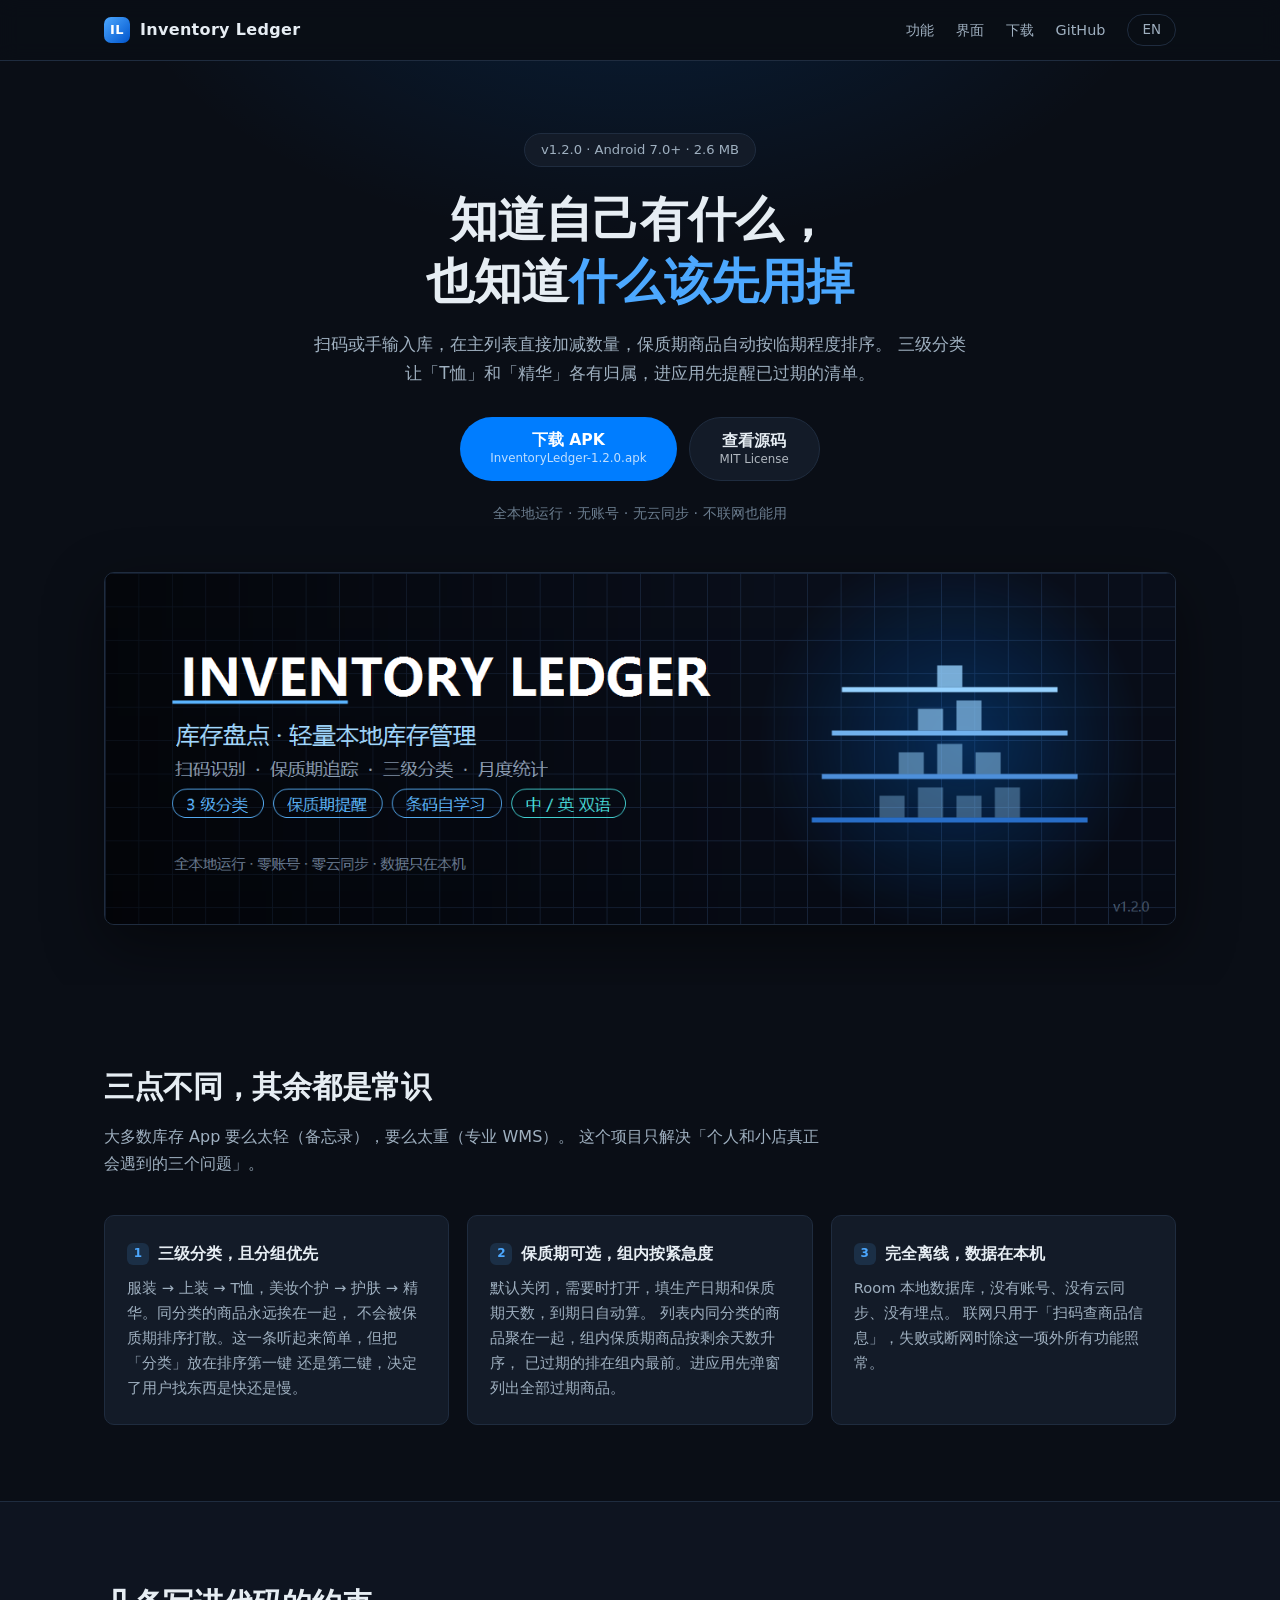
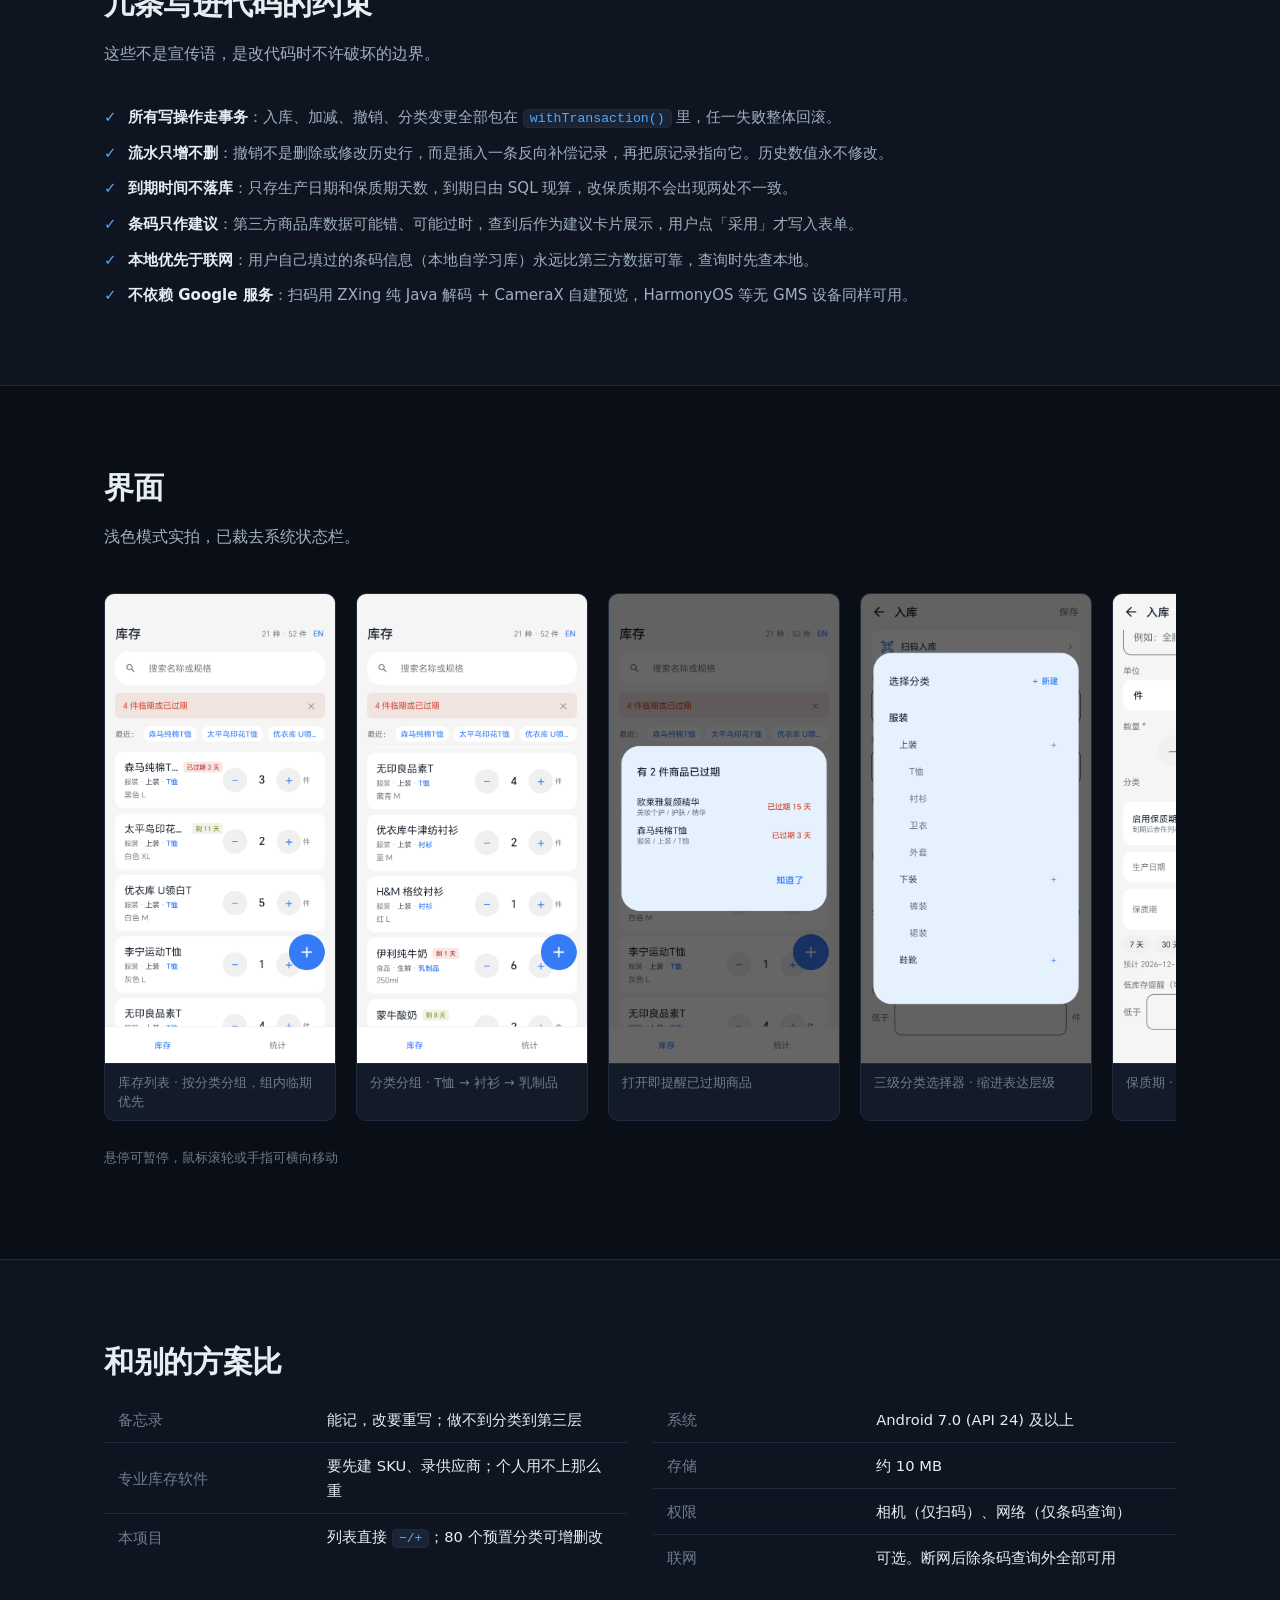
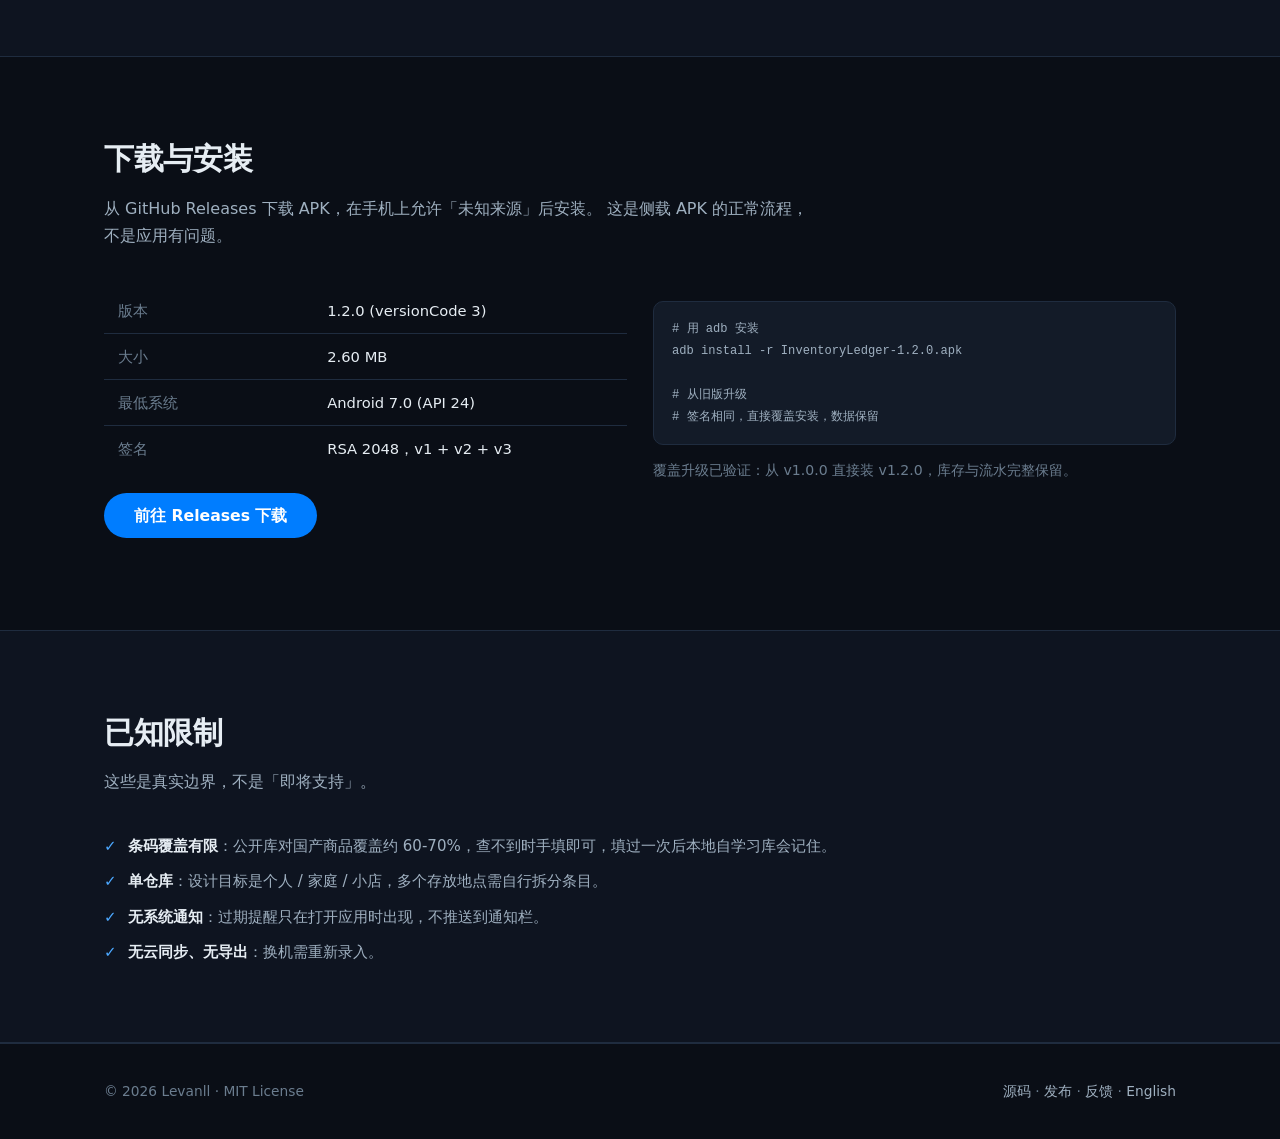
==== docs/index.html @ d55d3c01 "添加 GitHub Pages 产品站点 docs/ 作为站点根目录，纯静态 HTML，不引入 Jekyll 构建。  - index.html：中文首页，与 README 风格一致 - en/ind" ====
<!DOCTYPE html>
<html lang="zh-CN">
<head>
<meta charset="utf-8">
<meta name="viewport" content="width=device-width, initial-scale=1">
<title>库存盘点 Inventory Ledger — 轻量本地库存管理</title>
<meta name="description" content="Android 上的轻量本地库存管理：三级分类、保质期追踪、扫码识别、中英双语。全本地运行，零账号、零云同步。">
<meta property="og:title" content="库存盘点 Inventory Ledger">
<meta property="og:description" content="轻量本地库存管理 · 三级分类 · 保质期追踪 · 扫码识别 · 中英双语">
<meta property="og:image" content="images/hero-banner-zh.png">
<meta property="og:type" content="website">
<link rel="icon" href="images/app-icon.png">
<link rel="stylesheet" href="style.css">
</head>
<body>

<header class="site-header">
  <div class="wrap">
    <a class="brand" href="./">
      <span class="brand-mark">IL</span>
      <span>Inventory Ledger</span>
    </a>
    <nav class="site-nav">
      <a href="#features" class="hide-sm">功能</a>
      <a href="#screens" class="hide-sm">界面</a>
      <a href="#install">下载</a>
      <a href="https://github.com/Levanll/InventoryLedger">GitHub</a>
      <a class="lang-switch" href="en/">EN</a>
    </nav>
  </div>
</header>

<section class="hero">
  <div class="wrap">
    <div class="hero-badge">v1.2.0 · Android 7.0+ · 2.6 MB</div>
    <h1>知道自己有什么，<br>也知道<em>什么该先用掉</em></h1>
    <p class="lead">
      扫码或手输入库，在主列表直接加减数量，保质期商品自动按临期程度排序。
      三级分类让「T恤」和「精华」各有归属，进应用先提醒已过期的清单。
    </p>
    <div class="hero-actions">
      <a class="btn btn-primary" href="https://github.com/Levanll/InventoryLedger/releases/latest">
        下载 APK
        <span class="btn-sub">InventoryLedger-1.2.0.apk</span>
      </a>
      <a class="btn btn-ghost" href="https://github.com/Levanll/InventoryLedger">
        查看源码
        <span class="btn-sub">MIT License</span>
      </a>
    </div>
    <p class="hero-sub">全本地运行 · 无账号 · 无云同步 · 不联网也能用</p>
    <img class="hero-img" src="images/hero-banner-zh.png" alt="Inventory Ledger 概览">
  </div>
</section>

<section id="features" class="section">
  <div class="wrap">
    <h2>三点不同，其余都是常识</h2>
    <p class="section-sub">
      大多数库存 App 要么太轻（备忘录），要么太重（专业 WMS）。
      这个项目只解决「个人和小店真正会遇到的三个问题」。
    </p>

    <div class="cards">
      <div class="card">
        <h3><span class="card-ico">1</span> 三级分类，且分组优先</h3>
        <p>
          服装 → 上装 → T恤，美妆个护 → 护肤 → 精华。同分类的商品永远挨在一起，
          不会被保质期排序打散。这一条听起来简单，但把「分类」放在排序第一键
          还是第二键，决定了用户找东西是快还是慢。
        </p>
      </div>
      <div class="card">
        <h3><span class="card-ico">2</span> 保质期可选，组内按紧急度</h3>
        <p>
          默认关闭，需要时打开，填生产日期和保质期天数，到期日自动算。
          列表内同分类的商品聚在一起，组内保质期商品按剩余天数升序，
          已过期的排在组内最前。进应用先弹窗列出全部过期商品。
        </p>
      </div>
      <div class="card">
        <h3><span class="card-ico">3</span> 完全离线，数据在本机</h3>
        <p>
          Room 本地数据库，没有账号、没有云同步、没有埋点。
          联网只用于「扫码查商品信息」，失败或断网时除这一项外所有功能照常。
        </p>
      </div>
    </div>
  </div>
</section>

<section class="section section-alt">
  <div class="wrap">
    <h2>几条写进代码的约束</h2>
    <p class="section-sub">这些不是宣传语，是改代码时不许破坏的边界。</p>
    <ul class="checks">
      <li><b>所有写操作走事务</b>：入库、加减、撤销、分类变更全部包在 <code>withTransaction()</code> 里，任一失败整体回滚。</li>
      <li><b>流水只增不删</b>：撤销不是删除或修改历史行，而是插入一条反向补偿记录，再把原记录指向它。历史数值永不修改。</li>
      <li><b>到期时间不落库</b>：只存生产日期和保质期天数，到期日由 SQL 现算，改保质期不会出现两处不一致。</li>
      <li><b>条码只作建议</b>：第三方商品库数据可能错、可能过时，查到后作为建议卡片展示，用户点「采用」才写入表单。</li>
      <li><b>本地优先于联网</b>：用户自己填过的条码信息（本地自学习库）永远比第三方数据可靠，查询时先查本地。</li>
      <li><b>不依赖 Google 服务</b>：扫码用 ZXing 纯 Java 解码 + CameraX 自建预览，HarmonyOS 等无 GMS 设备同样可用。</li>
    </ul>
  </div>
</section>

<section id="screens" class="section">
  <div class="wrap">
    <h2>界面</h2>
    <p class="section-sub">浅色模式实拍，已裁去系统状态栏。</p>
    <div class="marquee">
      <div class="marquee-track">
        <figure class="shot">
          <img src="images/zh/list.png" alt="库存列表 · 按分类分组，组内临期优先" loading="lazy">
          <figcaption>库存列表 · 按分类分组，组内临期优先</figcaption>
        </figure>
        <figure class="shot">
          <img src="images/zh/list-groups.png" alt="分类分组 · T恤 → 衬衫 → 乳制品" loading="lazy">
          <figcaption>分类分组 · T恤 → 衬衫 → 乳制品</figcaption>
        </figure>
        <figure class="shot">
          <img src="images/zh/expired.png" alt="打开即提醒已过期商品" loading="lazy">
          <figcaption>打开即提醒已过期商品</figcaption>
        </figure>
        <figure class="shot">
          <img src="images/zh/picker.png" alt="三级分类选择器 · 缩进表达层级" loading="lazy">
          <figcaption>三级分类选择器 · 缩进表达层级</figcaption>
        </figure>
        <figure class="shot">
          <img src="images/zh/expiry.png" alt="保质期 · 实时计算到期日" loading="lazy">
          <figcaption>保质期 · 实时计算到期日</figcaption>
        </figure>
        <figure class="shot">
          <img src="images/zh/stats.png" alt="月度库存量与消耗" loading="lazy">
          <figcaption>月度库存量与消耗</figcaption>
        </figure>
        <figure class="shot">
          <img src="images/zh/inbound.png" alt="入库 · 扫码入口与基础字段" loading="lazy">
          <figcaption>入库 · 扫码入口与基础字段</figcaption>
        </figure>
        <figure class="shot">
          <img src="images/zh/category.png" alt="分类管理 · 可增删改" loading="lazy">
          <figcaption>分类管理 · 可增删改</figcaption>
        </figure>
        <figure class="shot">
          <img src="images/zh/list.png" alt="副本 库存列表 · 按分类分组，组内临期优先" loading="lazy">
          <figcaption>库存列表 · 按分类分组，组内临期优先</figcaption>
        </figure>
        <figure class="shot">
          <img src="images/zh/list-groups.png" alt="副本 分类分组 · T恤 → 衬衫 → 乳制品" loading="lazy">
          <figcaption>分类分组 · T恤 → 衬衫 → 乳制品</figcaption>
        </figure>
        <figure class="shot">
          <img src="images/zh/expired.png" alt="副本 打开即提醒已过期商品" loading="lazy">
          <figcaption>打开即提醒已过期商品</figcaption>
        </figure>
        <figure class="shot">
          <img src="images/zh/picker.png" alt="副本 三级分类选择器 · 缩进表达层级" loading="lazy">
          <figcaption>三级分类选择器 · 缩进表达层级</figcaption>
        </figure>
        <figure class="shot">
          <img src="images/zh/expiry.png" alt="副本 保质期 · 实时计算到期日" loading="lazy">
          <figcaption>保质期 · 实时计算到期日</figcaption>
        </figure>
        <figure class="shot">
          <img src="images/zh/stats.png" alt="副本 月度库存量与消耗" loading="lazy">
          <figcaption>月度库存量与消耗</figcaption>
        </figure>
        <figure class="shot">
          <img src="images/zh/inbound.png" alt="副本 入库 · 扫码入口与基础字段" loading="lazy">
          <figcaption>入库 · 扫码入口与基础字段</figcaption>
        </figure>
        <figure class="shot">
          <img src="images/zh/category.png" alt="副本 分类管理 · 可增删改" loading="lazy">
          <figcaption>分类管理 · 可增删改</figcaption>
        </figure>
      </div>
    </div>
    <p class="marquee-hint">悬停可暂停，鼠标滚轮或手指可横向移动</p>
  </div>
</section>

<section class="section section-alt">
  <div class="wrap">
    <h2>和别的方案比</h2>
    <div class="grid-2">
      <div>
        <table class="spec-table">
          <tr><th>备忘录</th><td>能记，改要重写；做不到分类到第三层</td></tr>
          <tr><th>专业库存软件</th><td>要先建 SKU、录供应商；个人用不上那么重</td></tr>
          <tr><th>本项目</th><td>列表直接 <code>−/+</code>；80 个预置分类可增删改</td></tr>
        </table>
      </div>
      <div>
        <table class="spec-table">
          <tr><th>系统</th><td>Android 7.0 (API 24) 及以上</td></tr>
          <tr><th>存储</th><td>约 10 MB</td></tr>
          <tr><th>权限</th><td>相机（仅扫码）、网络（仅条码查询）</td></tr>
          <tr><th>联网</th><td>可选。断网后除条码查询外全部可用</td></tr>
        </table>
      </div>
    </div>
  </div>
</section>

<section id="install" class="section">
  <div class="wrap">
    <h2>下载与安装</h2>
    <p class="section-sub">
      从 GitHub Releases 下载 APK，在手机上允许「未知来源」后安装。
      这是侧载 APK 的正常流程，不是应用有问题。
    </p>
    <div class="grid-2">
      <div>
        <table class="spec-table">
          <tr><th>版本</th><td>1.2.0 (versionCode 3)</td></tr>
          <tr><th>大小</th><td>2.60 MB</td></tr>
          <tr><th>最低系统</th><td>Android 7.0 (API 24)</td></tr>
          <tr><th>签名</th><td>RSA 2048，v1 + v2 + v3</td></tr>
        </table>
        <p style="margin-top:22px">
          <a class="btn btn-primary" href="https://github.com/Levanll/InventoryLedger/releases/latest">
            前往 Releases 下载
          </a>
        </p>
      </div>
      <div>
        <pre><code># 用 adb 安装
adb install -r InventoryLedger-1.2.0.apk

# 从旧版升级
# 签名相同，直接覆盖安装，数据保留</code></pre>
        <p style="color:var(--text-faint);font-size:0.88rem">
          覆盖升级已验证：从 v1.0.0 直接装 v1.2.0，库存与流水完整保留。
        </p>
      </div>
    </div>
  </div>
</section>

<section class="section section-alt">
  <div class="wrap">
    <h2>已知限制</h2>
    <p class="section-sub">这些是真实边界，不是「即将支持」。</p>
    <ul class="checks">
      <li><b>条码覆盖有限</b>：公开库对国产商品覆盖约 60-70%，查不到时手填即可，填过一次后本地自学习库会记住。</li>
      <li><b>单仓库</b>：设计目标是个人 / 家庭 / 小店，多个存放地点需自行拆分条目。</li>
      <li><b>无系统通知</b>：过期提醒只在打开应用时出现，不推送到通知栏。</li>
      <li><b>无云同步、无导出</b>：换机需重新录入。</li>
    </ul>
  </div>
</section>

<footer class="site-footer">
  <div class="wrap">
    <span>© 2026 Levanll · MIT License</span>
    <span>
      <a href="https://github.com/Levanll/InventoryLedger">源码</a> ·
      <a href="https://github.com/Levanll/InventoryLedger/releases">发布</a> ·
      <a href="https://github.com/Levanll/InventoryLedger/issues">反馈</a> ·
      <a href="en/">English</a>
    </span>
  </div>
</footer>

</body>
</html>
---- docs/style.css ----
/* ==========================================================
   Inventory Ledger — 产品站点样式
   配色与应用主色 #007DFF 一致
   ========================================================== */

:root {
    --bg: #0a0e16;
    --bg-alt: #0e1420;
    --panel: #131b28;
    --panel-hi: #1a2434;
    --line: #1f2c3f;
    --text: #e6edf3;
    --text-dim: #9fb0c0;
    --text-faint: #6b7d8f;
    --accent: #4ca8ff;
    --accent-dim: #007dff;
    --accent-deep: #0054cc;
    --cyan: #46dcdc;
    --warn: #ffb454;
    --radius: 10px;
    --max: 1120px;
    --font: "Segoe UI", "Microsoft YaHei UI", "Microsoft YaHei",
        system-ui, -apple-system, "Helvetica Neue", Arial, sans-serif;
    --mono: "Cascadia Mono", Consolas, "SF Mono", Menlo, monospace;
}

* { box-sizing: border-box; }

html { scroll-behavior: smooth; }

body {
    margin: 0;
    background: var(--bg);
    color: var(--text);
    font-family: var(--font);
    font-size: 16px;
    line-height: 1.7;
    -webkit-font-smoothing: antialiased;
}

a { color: var(--accent); text-decoration: none; }
a:hover { text-decoration: underline; }

.wrap {
    max-width: var(--max);
    margin: 0 auto;
    padding: 0 24px;
}

/* ---------- 顶栏 ---------- */

.site-header {
    position: sticky;
    top: 0;
    z-index: 50;
    background: rgba(10, 14, 22, 0.86);
    backdrop-filter: blur(10px);
    border-bottom: 1px solid var(--line);
}

.site-header .wrap {
    display: flex;
    align-items: center;
    justify-content: space-between;
    height: 60px;
}

.brand {
    display: flex;
    align-items: center;
    gap: 10px;
    font-weight: 600;
    font-size: 1rem;
    color: var(--text);
    letter-spacing: 0.02em;
}

.brand:hover { text-decoration: none; }

.brand-mark {
    width: 26px;
    height: 26px;
    border-radius: 7px;
    background: linear-gradient(135deg, var(--accent) 0%, var(--accent-deep) 100%);
    display: grid;
    place-items: center;
    font-size: 13px;
    font-weight: 700;
    color: #fff;
    flex: none;
}

.site-nav {
    display: flex;
    align-items: center;
    gap: 22px;
    font-size: 0.9rem;
}

.site-nav a { color: var(--text-dim); }
.site-nav a:hover { color: var(--accent); text-decoration: none; }

.lang-switch {
    border: 1px solid var(--line);
    border-radius: 999px;
    padding: 4px 14px;
    font-size: 0.84rem;
    color: var(--text-dim) !important;
}

.lang-switch:hover {
    border-color: var(--accent-dim);
    color: var(--accent) !important;
}

/* ---------- Hero ---------- */

.hero {
    padding: 72px 0 60px;
    text-align: center;
    position: relative;
    overflow: hidden;
}

.hero::before {
    content: "";
    position: absolute;
    inset: -140px 0 auto 0;
    height: 460px;
    background: radial-gradient(
        ellipse 60% 100% at 50% 0%,
        rgba(0, 125, 255, 0.16),
        transparent 70%
    );
    pointer-events: none;
}

.hero .wrap { position: relative; }

.hero-badge {
    display: inline-block;
    border: 1px solid var(--line);
    background: var(--panel);
    color: var(--text-dim);
    border-radius: 999px;
    padding: 5px 16px;
    font-size: 0.82rem;
    margin-bottom: 22px;
}

.hero h1 {
    font-size: clamp(1.9rem, 4.4vw, 3rem);
    line-height: 1.28;
    margin: 0 0 18px;
    font-weight: 650;
    letter-spacing: -0.01em;
}

.hero h1 em {
    font-style: normal;
    color: var(--accent);
}

.hero p.lead {
    color: var(--text-dim);
    font-size: 1.05rem;
    max-width: 660px;
    margin: 0 auto 30px;
}

.hero-sub {
    color: var(--text-faint);
    font-size: 0.9rem;
    margin-top: 20px;
}

.hero-actions {
    display: flex;
    gap: 12px;
    justify-content: center;
    flex-wrap: wrap;
}

.btn {
    display: inline-flex;
    flex-direction: column;
    align-items: center;
    gap: 1px;
    padding: 12px 30px;
    border-radius: 999px;
    font-weight: 600;
    font-size: 0.98rem;
    line-height: 1.35;
    transition: transform 0.15s ease, background 0.15s ease, border-color 0.15s ease;
    cursor: pointer;
}

.btn:hover { text-decoration: none; transform: translateY(-1px); }

.btn-primary {
    background: var(--accent-dim);
    color: #fff;
}

.btn-primary:hover { background: var(--accent); }

.btn-ghost {
    border: 1px solid var(--line);
    color: var(--text);
    background: var(--panel);
}

.btn-ghost:hover { border-color: var(--accent-dim); color: var(--accent); }

.btn-sub {
    font-size: 0.74rem;
    font-weight: 400;
    opacity: 0.75;
}

.hero-img {
    max-width: 100%;
    margin: 46px auto 0;
    border-radius: var(--radius);
    border: 1px solid var(--line);
    display: block;
    box-shadow: 0 20px 60px rgba(0, 0, 0, 0.45);
}

/* ---------- 通用区块 ---------- */

.section { padding: 76px 0; }

.section-alt {
    background: var(--bg-alt);
    border-top: 1px solid var(--line);
    border-bottom: 1px solid var(--line);
}

.section h2 {
    font-size: clamp(1.4rem, 2.6vw, 1.9rem);
    margin: 0 0 10px;
    font-weight: 640;
    letter-spacing: -0.01em;
}

.section-sub {
    color: var(--text-dim);
    margin: 0 0 38px;
    max-width: 720px;
}

/* ---------- 卡片 ---------- */

.cards {
    display: grid;
    grid-template-columns: repeat(auto-fit, minmax(280px, 1fr));
    gap: 18px;
}

.card {
    background: var(--panel);
    border: 1px solid var(--line);
    border-radius: var(--radius);
    padding: 24px 22px;
}

.card h3 {
    font-size: 1rem;
    margin: 0 0 8px;
    font-weight: 620;
    display: flex;
    align-items: center;
    gap: 9px;
}

.card-ico {
    width: 22px;
    height: 22px;
    border-radius: 6px;
    background: rgba(76, 168, 255, 0.14);
    color: var(--accent);
    display: grid;
    place-items: center;
    font-size: 12px;
    flex: none;
}

.card p {
    color: var(--text-dim);
    font-size: 0.92rem;
    margin: 0;
}

/* ---------- 二列 / 表格 ---------- */

.grid-2 {
    display: grid;
    grid-template-columns: repeat(auto-fit, minmax(320px, 1fr));
    gap: 26px;
}

.spec-table {
    width: 100%;
    border-collapse: collapse;
    font-size: 0.92rem;
}

.spec-table th,
.spec-table td {
    text-align: left;
    padding: 10px 14px;
    border-bottom: 1px solid var(--line);
}

.spec-table th {
    color: var(--text-faint);
    font-weight: 500;
    width: 40%;
}

.spec-table td { color: var(--text); }

.spec-table tr:last-child th,
.spec-table tr:last-child td { border-bottom: none; }

/* ---------- 截图轮播 ---------- */

/*
   横向缓慢滑动而不是九宫格堆叠：
   手机截图是竖长的，网格排列会让每张都被压得很小，
   既看不清内容，又把页面拉得很长。横向轮播保持原比例，也更像产品页。

   实现要点：
   - 轨道复制一份内容，动画位移 -50% 后无缝回跳，不会出现空白
   - 悬停暂停，鼠标移上去就能仔细看
   - 支持手动横向拖动（overflow-x: auto），触屏和鼠标都能用
   - prefers-reduced-motion 时停止动画，尊重系统偏好
*/

/*
   不加两侧渐隐遮罩。
   试过 mask-image 渐隐，但首尾图片会被切掉一半，看起来像布局出错，
   反而不如让图片完整地滑出视口干净。
*/
.marquee {
    position: relative;
    overflow: hidden;
}

.marquee-track {
    display: flex;
    gap: 20px;
    width: max-content;
    padding: 4px 0 12px;
    animation: marquee-left 60s linear infinite;
}

.marquee:hover .marquee-track,
.marquee:focus-within .marquee-track {
    animation-play-state: paused;
}

@keyframes marquee-left {
    from { transform: translateX(0); }
    /* 轨道含两份内容，各占一半，位移一半即无缝衔接 */
    to   { transform: translateX(-50%); }
}

.shot {
    margin: 0;
    flex: 0 0 auto;
    width: 232px;
    border: 1px solid var(--line);
    border-radius: var(--radius);
    overflow: hidden;
    background: var(--panel);
    transition: border-color 0.2s ease, transform 0.2s ease;
}

.shot:hover {
    border-color: var(--accent-dim);
    transform: translateY(-3px);
}

.shot img {
    width: 100%;
    display: block;
}

.shot figcaption {
    padding: 9px 13px;
    font-size: 0.8rem;
    color: var(--text-faint);
    border-top: 1px solid var(--line);
    line-height: 1.5;
}

.marquee-hint {
    color: var(--text-faint);
    font-size: 0.82rem;
    margin-top: 14px;
}

@media (prefers-reduced-motion: reduce) {
    .marquee-track { animation: none; }
}

@media (max-width: 720px) {
    .shot { width: 190px; }
    .marquee-track { animation-duration: 42s; }
}

/* ---------- 列表 ---------- */

.checks {
    list-style: none;
    padding: 0;
    margin: 0;
    display: grid;
    gap: 10px;
}

.checks li {
    color: var(--text-dim);
    font-size: 0.94rem;
    padding-left: 24px;
    position: relative;
}

.checks li::before {
    content: "✓";
    position: absolute;
    left: 0;
    color: var(--accent);
    font-weight: 700;
}

.checks li b { color: var(--text); font-weight: 600; }

/* ---------- 页脚 ---------- */

.site-footer {
    border-top: 1px solid var(--line);
    padding: 36px 0;
    color: var(--text-faint);
    font-size: 0.86rem;
}

.site-footer .wrap {
    display: flex;
    justify-content: space-between;
    align-items: center;
    flex-wrap: wrap;
    gap: 12px;
}

.site-footer a { color: var(--text-dim); }
.site-footer a:hover { color: var(--accent); }

/* ---------- 代码 ---------- */

code {
    font-family: var(--mono);
    font-size: 0.88em;
    background: var(--panel-hi);
    border: 1px solid var(--line);
    border-radius: 5px;
    padding: 1px 6px;
    color: var(--accent);
}

pre {
    background: var(--panel);
    border: 1px solid var(--line);
    border-radius: var(--radius);
    padding: 16px 18px;
    overflow-x: auto;
    font-family: var(--mono);
    font-size: 0.86rem;
    line-height: 1.6;
}

pre code {
    background: none;
    border: none;
    padding: 0;
    color: var(--text-dim);
}

/* ---------- 响应式 ---------- */

@media (max-width: 720px) {
    .site-nav { gap: 14px; font-size: 0.84rem; }
    .site-nav a.hide-sm { display: none; }
    .hero { padding: 48px 0 40px; }
    .section { padding: 56px 0; }
    .btn { padding: 11px 22px; font-size: 0.92rem; }
}
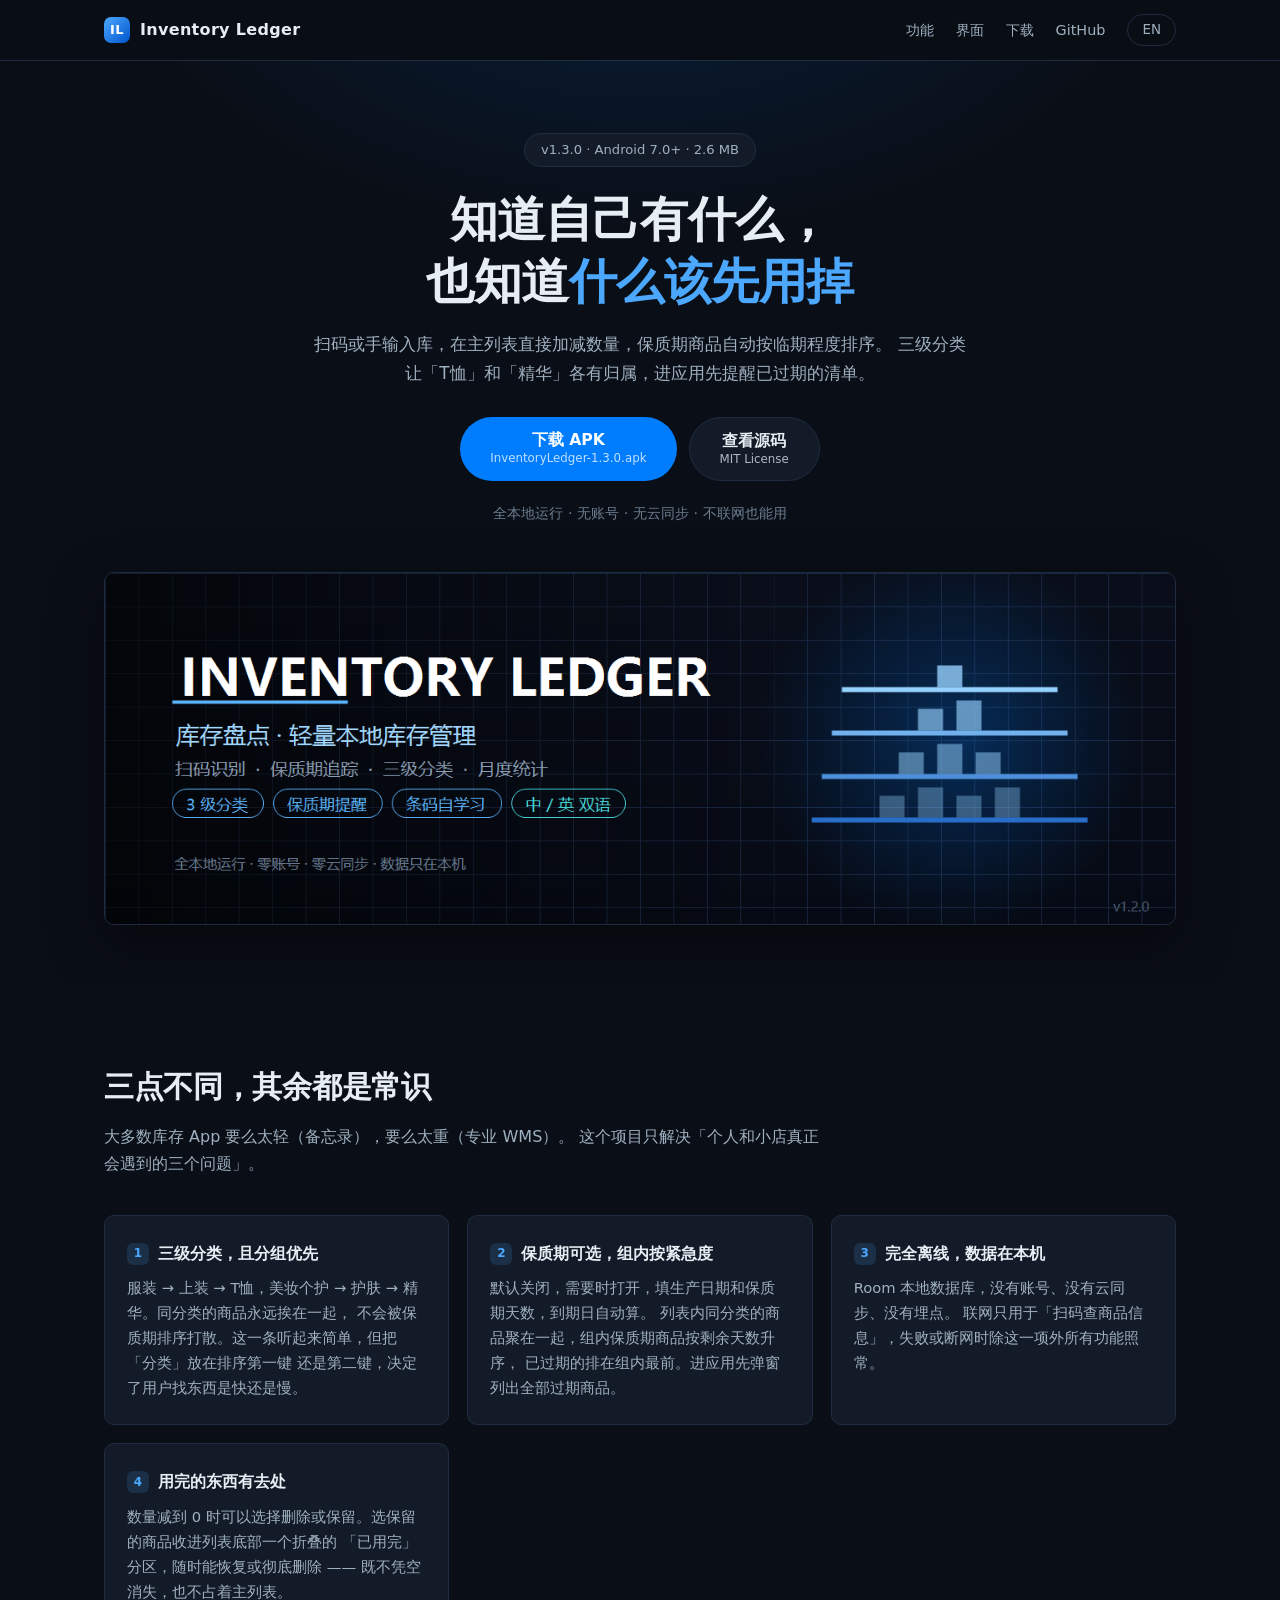
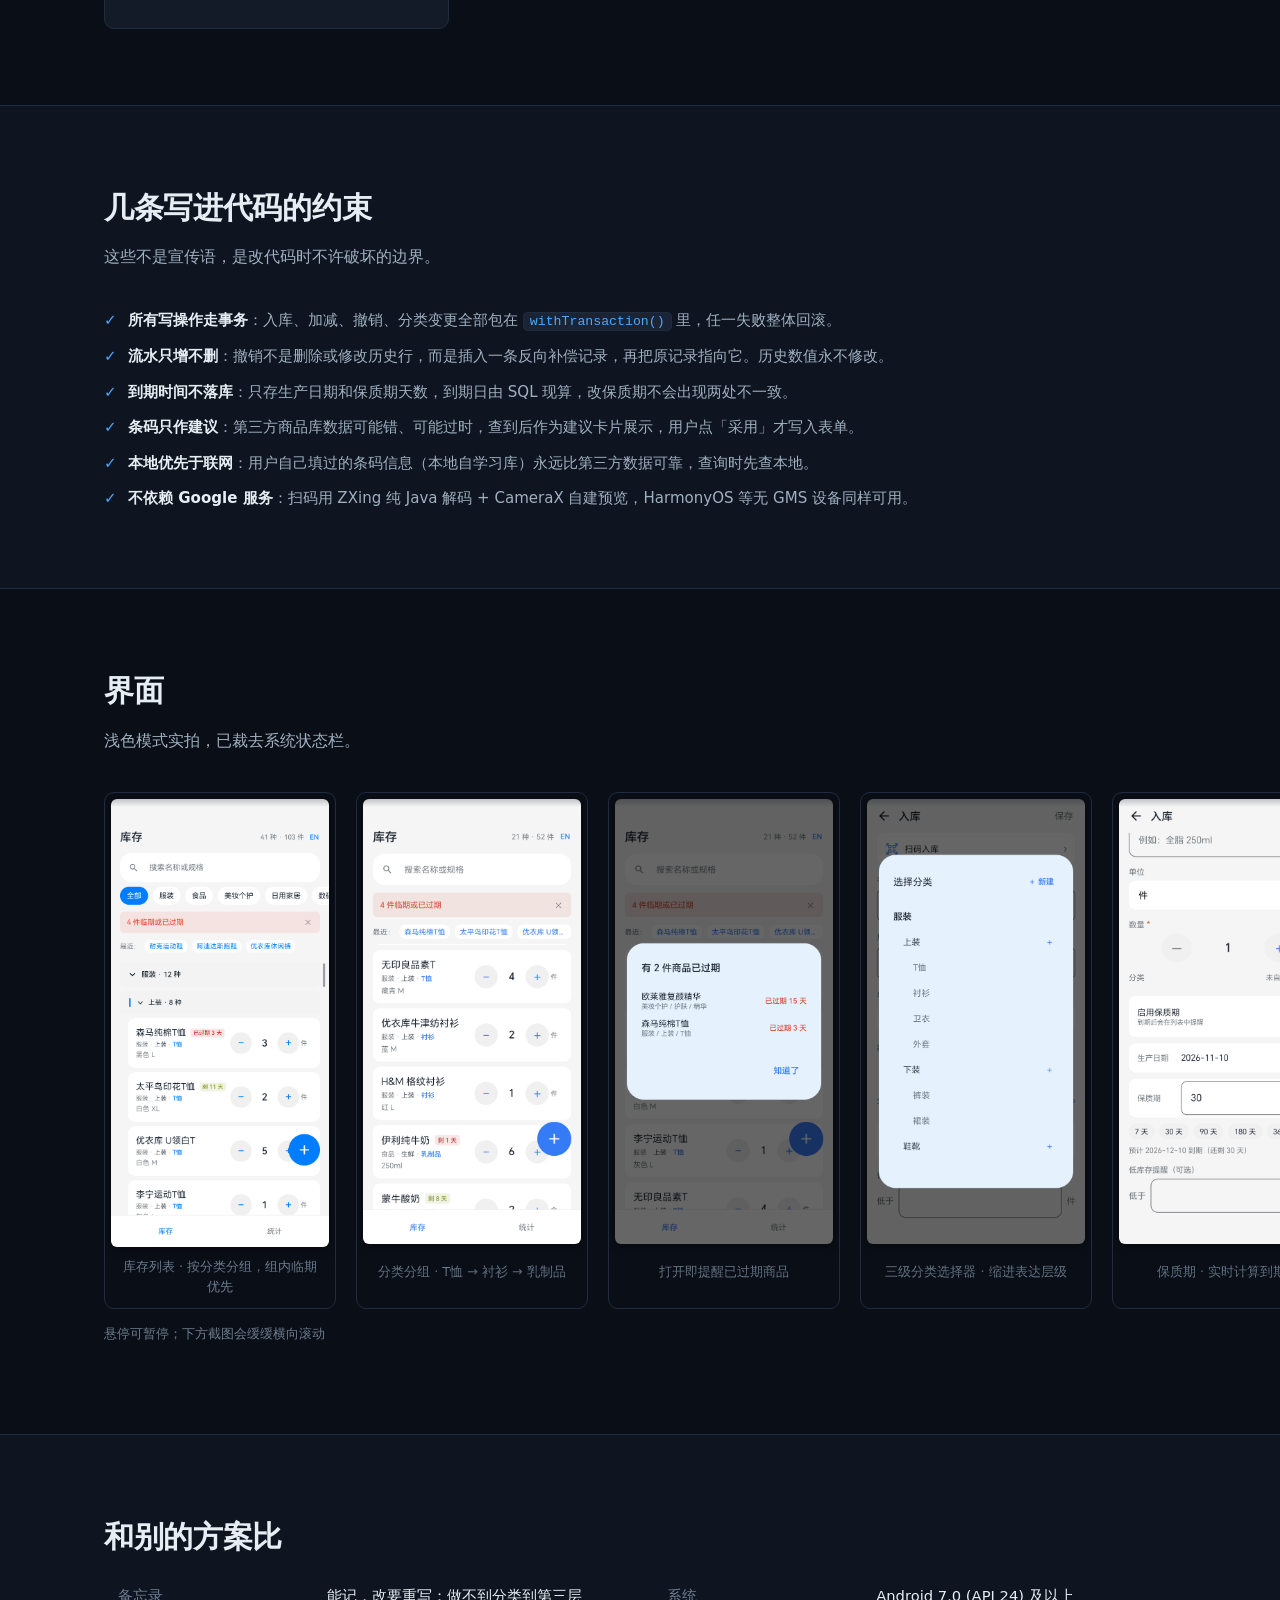
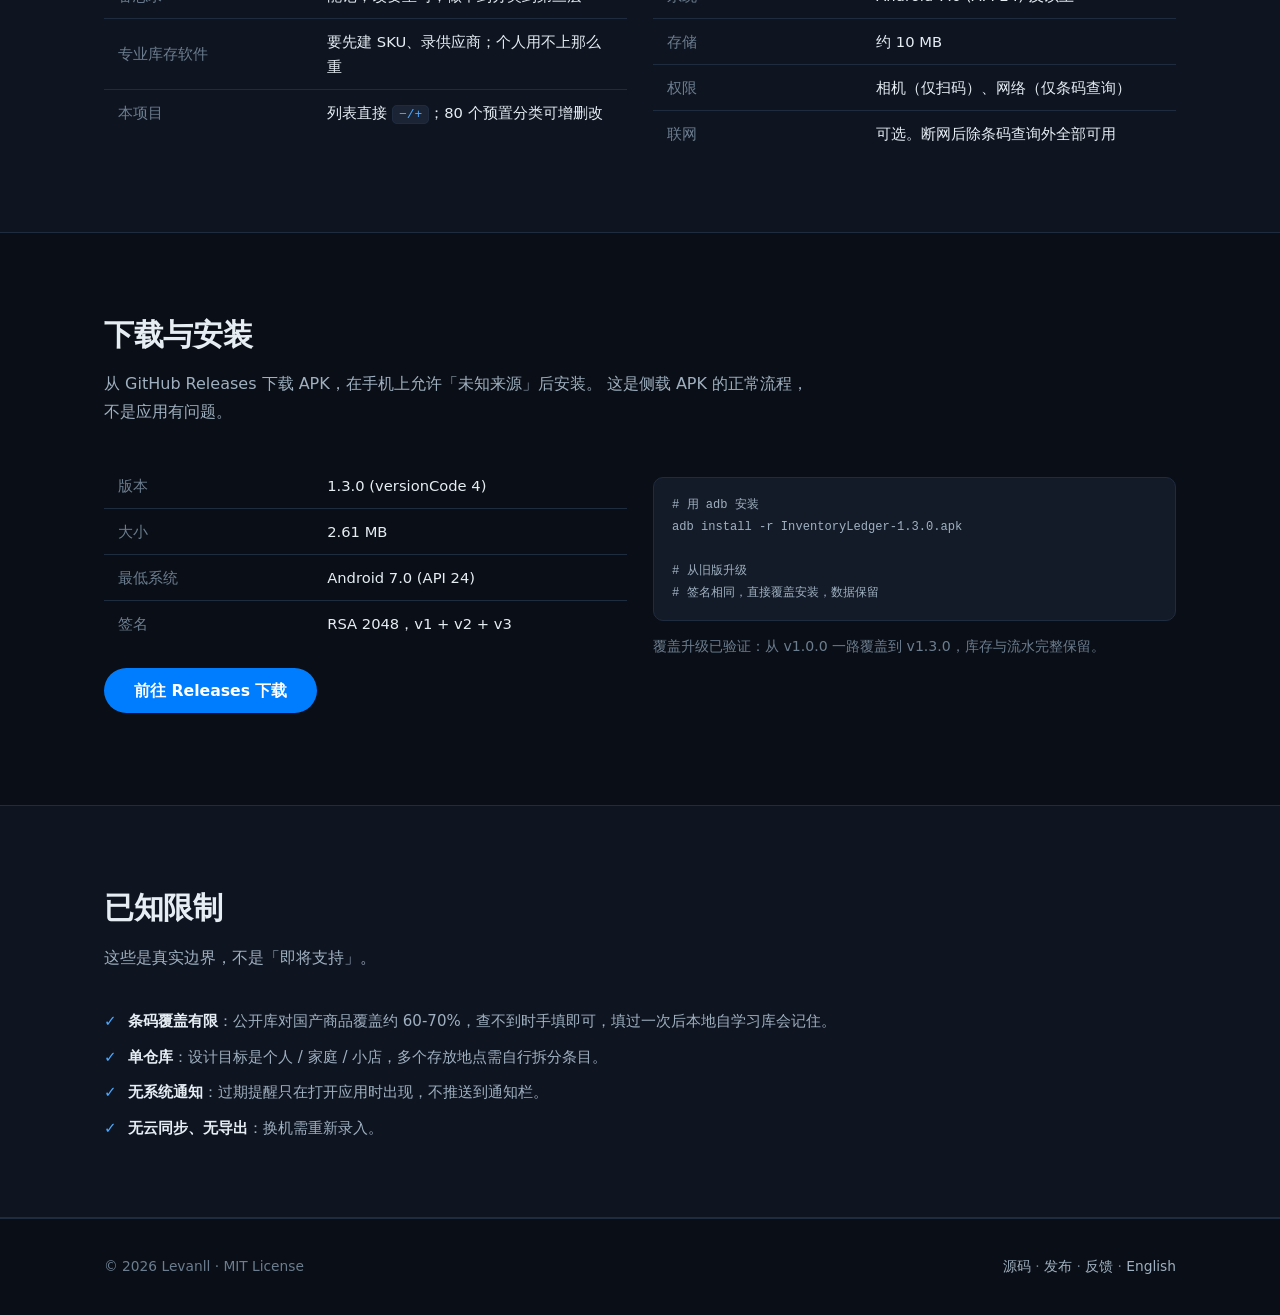
==== commit 7da63e4b: "文档与站点：升级至 v1.3.0 版本号 1.3.0 / versionCode 4，CHANGELOG 补 1.3.0 条目。  文档修正：设计方案版本声明、SECURITY 支持版本表、CHANG" ====
--- a/docs/index.html
+++ b/docs/index.html
@@ -32,7 +32,7 @@
 
 <section class="hero">
   <div class="wrap">
-    <div class="hero-badge">v1.2.0 · Android 7.0+ · 2.6 MB</div>
+    <div class="hero-badge">v1.3.0 · Android 7.0+ · 2.6 MB</div>
     <h1>知道自己有什么，<br>也知道<em>什么该先用掉</em></h1>
     <p class="lead">
       扫码或手输入库，在主列表直接加减数量，保质期商品自动按临期程度排序。
@@ -41,7 +41,7 @@
     <div class="hero-actions">
       <a class="btn btn-primary" href="https://github.com/Levanll/InventoryLedger/releases/latest">
         下载 APK
-        <span class="btn-sub">InventoryLedger-1.2.0.apk</span>
+        <span class="btn-sub">InventoryLedger-1.3.0.apk</span>
       </a>
       <a class="btn btn-ghost" href="https://github.com/Levanll/InventoryLedger">
         查看源码
@@ -83,6 +83,13 @@
         <p>
           Room 本地数据库，没有账号、没有云同步、没有埋点。
           联网只用于「扫码查商品信息」，失败或断网时除这一项外所有功能照常。
+        </p>
+      </div>
+      <div class="card">
+        <h3><span class="card-ico">4</span> 用完的东西有去处</h3>
+        <p>
+          数量减到 0 时可以选择删除或保留。选保留的商品收进列表底部一个折叠的
+          「已用完」分区，随时能恢复或彻底删除 —— 既不凭空消失，也不占着主列表。
         </p>
       </div>
     </div>
@@ -143,40 +150,48 @@
           <figcaption>分类管理 · 可增删改</figcaption>
         </figure>
         <figure class="shot">
+          <img src="images/zh/usedup.png" alt="已用完分区 · 归零商品可恢复或删除" loading="lazy">
+          <figcaption>已用完 · 归零后仍有去处</figcaption>
+        </figure>
+        <figure class="shot" aria-hidden="true">
           <img src="images/zh/list.png" alt="副本 库存列表 · 按分类分组，组内临期优先" loading="lazy">
           <figcaption>库存列表 · 按分类分组，组内临期优先</figcaption>
         </figure>
-        <figure class="shot">
+        <figure class="shot" aria-hidden="true">
           <img src="images/zh/list-groups.png" alt="副本 分类分组 · T恤 → 衬衫 → 乳制品" loading="lazy">
           <figcaption>分类分组 · T恤 → 衬衫 → 乳制品</figcaption>
         </figure>
-        <figure class="shot">
+        <figure class="shot" aria-hidden="true">
           <img src="images/zh/expired.png" alt="副本 打开即提醒已过期商品" loading="lazy">
           <figcaption>打开即提醒已过期商品</figcaption>
         </figure>
-        <figure class="shot">
+        <figure class="shot" aria-hidden="true">
           <img src="images/zh/picker.png" alt="副本 三级分类选择器 · 缩进表达层级" loading="lazy">
           <figcaption>三级分类选择器 · 缩进表达层级</figcaption>
         </figure>
-        <figure class="shot">
+        <figure class="shot" aria-hidden="true">
           <img src="images/zh/expiry.png" alt="副本 保质期 · 实时计算到期日" loading="lazy">
           <figcaption>保质期 · 实时计算到期日</figcaption>
         </figure>
-        <figure class="shot">
+        <figure class="shot" aria-hidden="true">
           <img src="images/zh/stats.png" alt="副本 月度库存量与消耗" loading="lazy">
           <figcaption>月度库存量与消耗</figcaption>
         </figure>
-        <figure class="shot">
+        <figure class="shot" aria-hidden="true">
           <img src="images/zh/inbound.png" alt="副本 入库 · 扫码入口与基础字段" loading="lazy">
           <figcaption>入库 · 扫码入口与基础字段</figcaption>
         </figure>
-        <figure class="shot">
+        <figure class="shot" aria-hidden="true">
           <img src="images/zh/category.png" alt="副本 分类管理 · 可增删改" loading="lazy">
           <figcaption>分类管理 · 可增删改</figcaption>
         </figure>
-      </div>
-    </div>
-    <p class="marquee-hint">悬停可暂停，鼠标滚轮或手指可横向移动</p>
+        <figure class="shot">
+          <img src="images/zh/usedup.png" alt="已用完分区 · 归零商品可恢复或删除" loading="lazy">
+          <figcaption>已用完 · 归零后仍有去处</figcaption>
+        </figure>
+      </div>
+    </div>
+    <p class="marquee-hint">悬停可暂停；下方截图会缓缓横向滚动</p>
   </div>
 </section>
 
@@ -213,8 +228,8 @@
     <div class="grid-2">
       <div>
         <table class="spec-table">
-          <tr><th>版本</th><td>1.2.0 (versionCode 3)</td></tr>
-          <tr><th>大小</th><td>2.60 MB</td></tr>
+          <tr><th>版本</th><td>1.3.0 (versionCode 4)</td></tr>
+          <tr><th>大小</th><td>2.61 MB</td></tr>
           <tr><th>最低系统</th><td>Android 7.0 (API 24)</td></tr>
           <tr><th>签名</th><td>RSA 2048，v1 + v2 + v3</td></tr>
         </table>
@@ -226,12 +241,12 @@
       </div>
       <div>
         <pre><code># 用 adb 安装
-adb install -r InventoryLedger-1.2.0.apk
+adb install -r InventoryLedger-1.3.0.apk
 
 # 从旧版升级
 # 签名相同，直接覆盖安装，数据保留</code></pre>
         <p style="color:var(--text-faint);font-size:0.88rem">
-          覆盖升级已验证：从 v1.0.0 直接装 v1.2.0，库存与流水完整保留。
+          覆盖升级已验证：从 v1.0.0 一路覆盖到 v1.3.0，库存与流水完整保留。
         </p>
       </div>
     </div>
--- a/docs/style.css
+++ b/docs/style.css
@@ -334,25 +334,41 @@
    实现要点：
    - 轨道复制一份内容，动画位移 -50% 后无缝回跳，不会出现空白
    - 悬停暂停，鼠标移上去就能仔细看
-   - 支持手动横向拖动（overflow-x: auto），触屏和鼠标都能用
+   - 不做手动横向拖动：容器一旦设 overflow-x: auto 就会形成裁切上下文，
+     悬停放大的卡片会被纵向裁掉（见下方说明）。全站也不引入 JS，
+     所以这里的定位是「自动滚动的展示带」，不是可拖动的画廊
    - prefers-reduced-motion 时停止动画，尊重系统偏好
 */
 
 /*
-   不加两侧渐隐遮罩。
-   试过 mask-image 渐隐，但首尾图片会被切掉一半，看起来像布局出错，
-   反而不如让图片完整地滑出视口干净。
+   容器不做任何裁剪。
+
+   之前用 overflow: hidden 横向裁切，副作用是悬停放大后的卡片被纵向裁掉一截
+   （CSS 规定一个方向 hidden 时另一个方向不能是 visible）。
+   靠加内边距留余量的做法只是把可放大的范围从 1.08 撑到某个值，换个屏宽就又不够。
+
+   现在改为：.marquee 完全不设 overflow，横向溢出交给 html 的 overflow-x: hidden。
+   这样卡片的纵向放大不受任何裁剪，想放大多少都不会被切。
+   代价是两侧不能做渐隐——mask-image 要求容器自身形成裁切上下文。
 */
 .marquee {
     position: relative;
-    overflow: hidden;
+}
+
+/* 横向溢出统一在根元素截断，避免出现横向滚动条 */
+html {
+    overflow-x: hidden;
 }
 
 .marquee-track {
     display: flex;
     gap: 20px;
     width: max-content;
-    padding: 4px 0 12px;
+    /* 不裁剪，让 scale 可以自由超出 */
+    overflow: visible;
+    /* 强制独立合成层，避免与页面的重绘互相干扰 */
+    transform: translateZ(0);
+    will-change: transform;
     animation: marquee-left 60s linear infinite;
 }
 
@@ -362,38 +378,143 @@
 }
 
 @keyframes marquee-left {
-    from { transform: translateX(0); }
+    from { transform: translate3d(0, 0, 0); }
     /* 轨道含两份内容，各占一半，位移一半即无缝衔接 */
-    to   { transform: translateX(-50%); }
-}
-
+    to   { transform: translate3d(-50%, 0, 0); }
+}
+
+/*
+   截图适配深色页面。
+
+   问题：App 截图是纯白底（#FFFFFF），而整站是深色。白图直接铺满卡片时，
+   每个卡片就是一块刺眼的白矩形，和背景没有任何过渡，看起来像贴上去的。
+
+   不改截图本身，改用「画框」思路让白图归属于页面：
+   1. 卡片外层用比页面更深的底色（--panel-deep），比页面背景还沉一档，
+      白色截图嵌在里面形成明确的内外关系
+   2. 图片四周留 6px 内边距，白图不再顶到卡片边缘
+   3. 图片自身加圆角与内阴影，边缘有一点收拢，不显得生硬
+   4. 悬停时边框变主色、外发光，白色区域被光晕包住，反而成了视觉焦点
+
+   这样白底不是缺陷，而是「屏幕亮着」的自然表现。
+*/
 .shot {
     margin: 0;
     flex: 0 0 auto;
     width: 232px;
+    position: relative;
+    z-index: 1;
     border: 1px solid var(--line);
     border-radius: var(--radius);
     overflow: hidden;
-    background: var(--panel);
-    transition: border-color 0.2s ease, transform 0.2s ease;
+    background: var(--panel-deep);
+    padding: 6px 6px 0;
+    /*
+       用 transform 做放大而不是改宽高：
+       改宽高会触发布局重排（reflow），整个轨道都得重新计算，
+       鼠标划过时明显卡顿。transform 走合成层，只重绘不重排。
+       曲线用 ease-out 的近似值，起步快、收尾缓，观感更自然。
+    */
+    transform-origin: center bottom;
+    transition:
+        transform 0.34s cubic-bezier(0.22, 0.61, 0.36, 1),
+        box-shadow 0.34s cubic-bezier(0.22, 0.61, 0.36, 1),
+        border-color 0.24s ease,
+        background-color 0.34s ease;
+    will-change: transform;
 }
 
 .shot:hover {
-    border-color: var(--accent-dim);
-    transform: translateY(-3px);
-}
-
+    border-color: var(--accent);
+    background: #0b1119;
+    transform: scale(1.5);
+    box-shadow:
+        0 24px 52px rgba(0, 0, 0, 0.6),
+        0 0 0 1px rgba(76, 168, 255, 0.3),
+        0 0 34px rgba(0, 125, 255, 0.16);
+    z-index: 3;
+}
+
+@media (prefers-reduced-motion: reduce) {
+    .shot,
+    .shot:hover {
+        transition: none;
+        transform: none;
+    }
+}
+
+/*
+   白色截图自身的处理：
+   - 圆角 6px，与画框的 10px 形成层次，不会两个圆角打架
+   - 一圈极淡的内阴影，压住白图边缘的「硬」，
+     深色背景上一块纯白如果边缘完全锐利会很刺眼
+*/
 .shot img {
     width: 100%;
     display: block;
-}
-
+    border-radius: 6px;
+    box-shadow:
+        inset 0 0 0 1px rgba(0, 0, 0, 0.06),
+        0 2px 10px rgba(0, 0, 0, 0.4);
+    background: #fff;
+}
+
+/*
+   图片上下边缘的柔化。
+   深色底上纯白图片的上下边界是硬切，视觉上会「跳」出来。
+   用两条极窄的渐变条压住边缘，白到深色的过渡就有了缓冲，
+   比直接改图片或加厚边框自然。
+
+   图上方 10px 由深转透明，图下方 12px 由透明转深。
+   用 pointer-events: none 保证不影响悬停与点击。
+*/
+.shot::before,
+.shot::after {
+    content: "";
+    position: absolute;
+    left: 6px;
+    right: 6px;
+    height: 8px;
+    pointer-events: none;
+    z-index: 2;
+    border-radius: 6px;
+}
+
+.shot::before {
+    top: 6px;
+    background: linear-gradient(
+        to bottom,
+        rgba(10, 16, 25, 0.22) 0,
+        rgba(10, 16, 25, 0) 100%
+    );
+}
+
+.shot::after {
+    bottom: 33px;
+    background: linear-gradient(
+        to top,
+        rgba(10, 16, 25, 0.30) 0,
+        rgba(10, 16, 25, 0) 100%
+    );
+}
+
+/*
+   figcaption 不再固定高度。
+   之前高度随内容浮动，长标题（如「库存列表 · 按分类分组，组内临期优先」）
+   会撑成两行，导致同一排卡片高度不一、底边参差。
+   现在统一最小高度并居中，两行也能放下，一排卡片底边齐平。
+*/
 .shot figcaption {
-    padding: 9px 13px;
+    padding: 10px 7px 11px;
     font-size: 0.8rem;
     color: var(--text-faint);
-    border-top: 1px solid var(--line);
-    line-height: 1.5;
+    border-top: none;
+    line-height: 1.55;
+    min-height: 58px;
+    display: flex;
+    align-items: center;
+    justify-content: center;
+    text-align: center;
 }
 
 .marquee-hint {
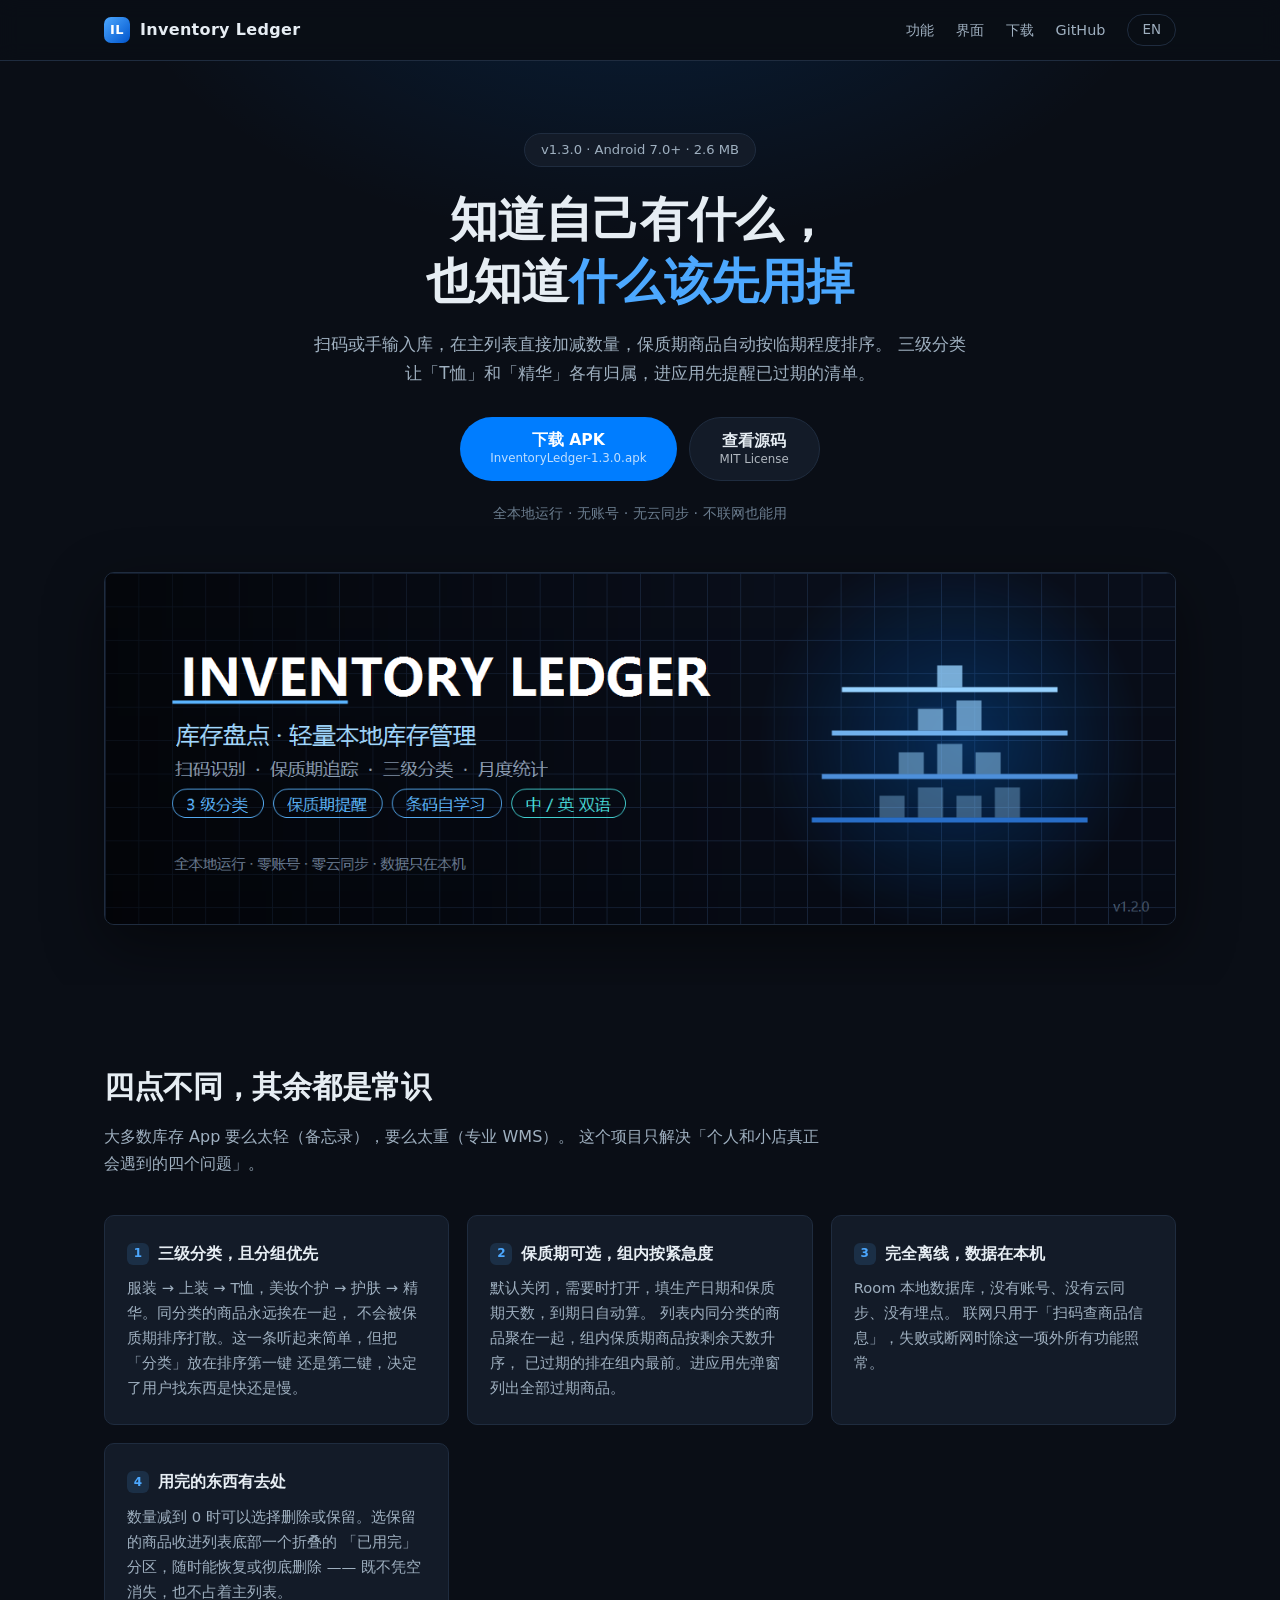
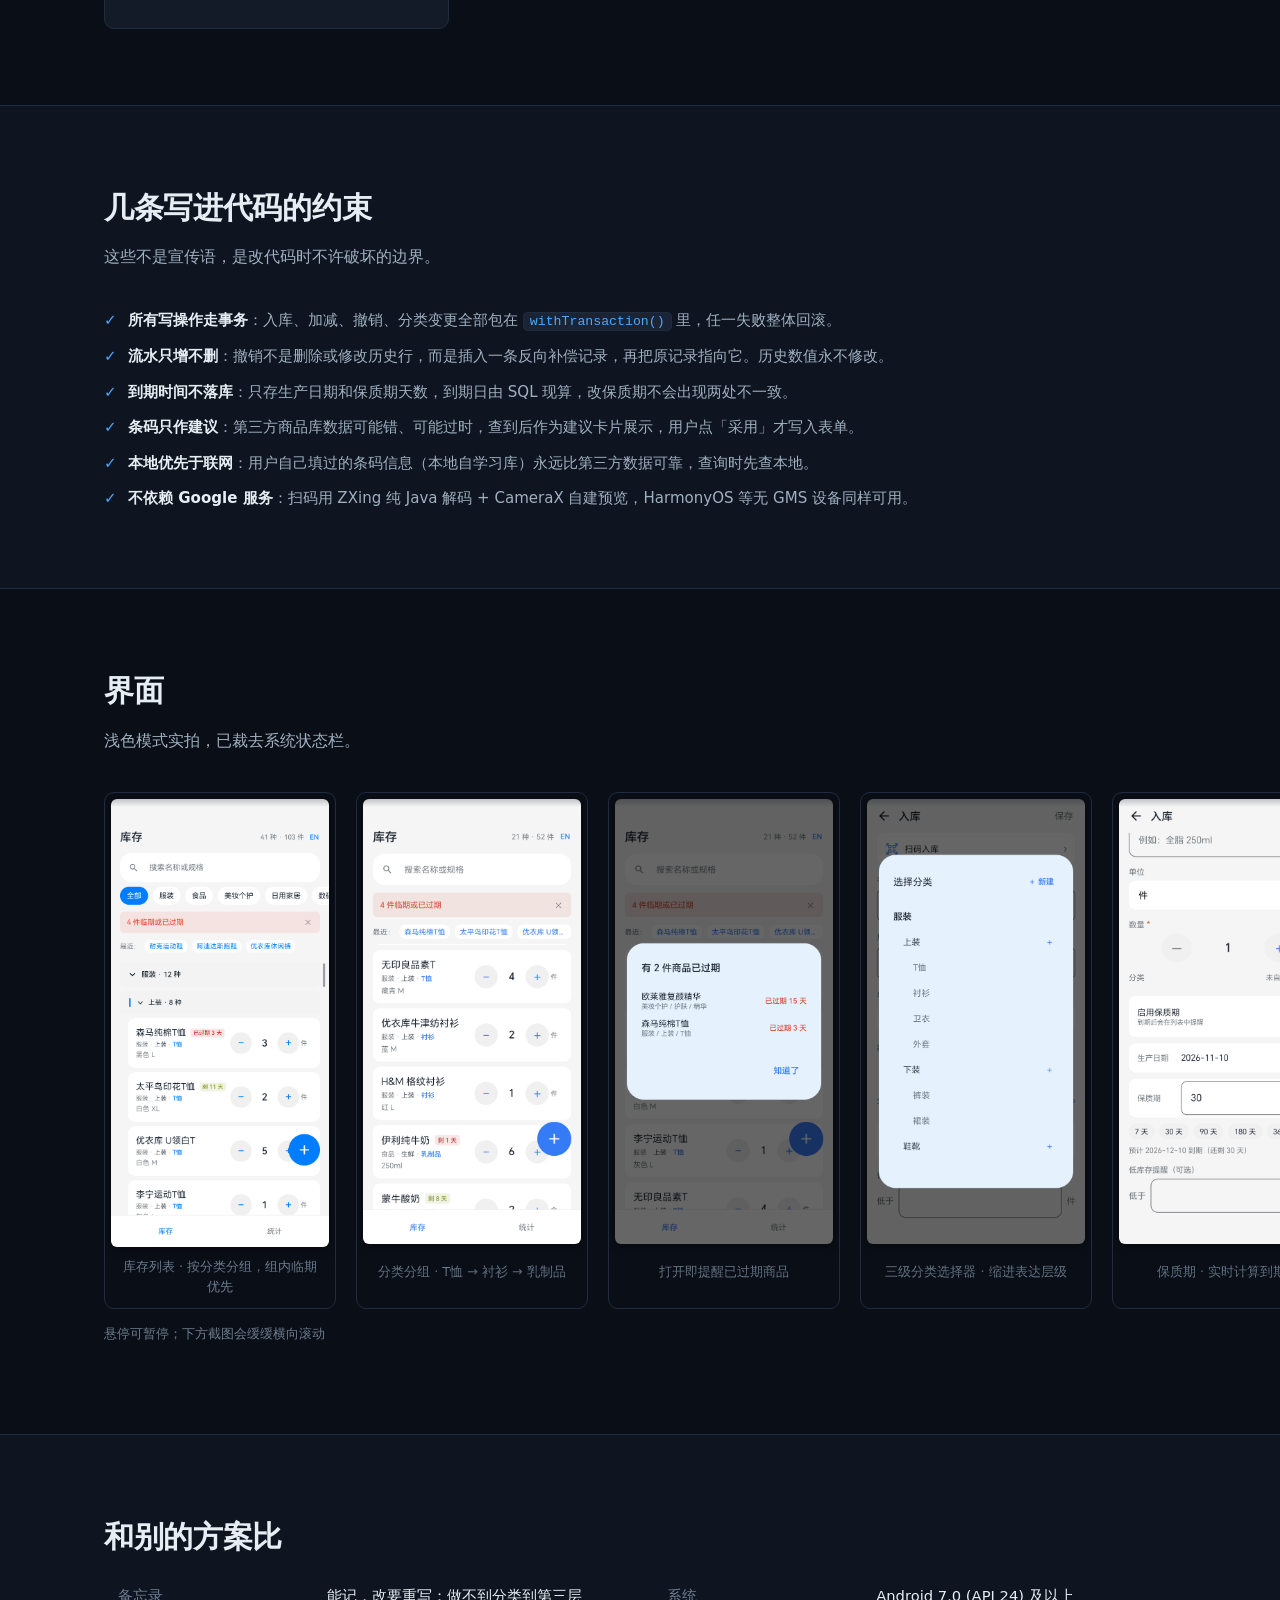
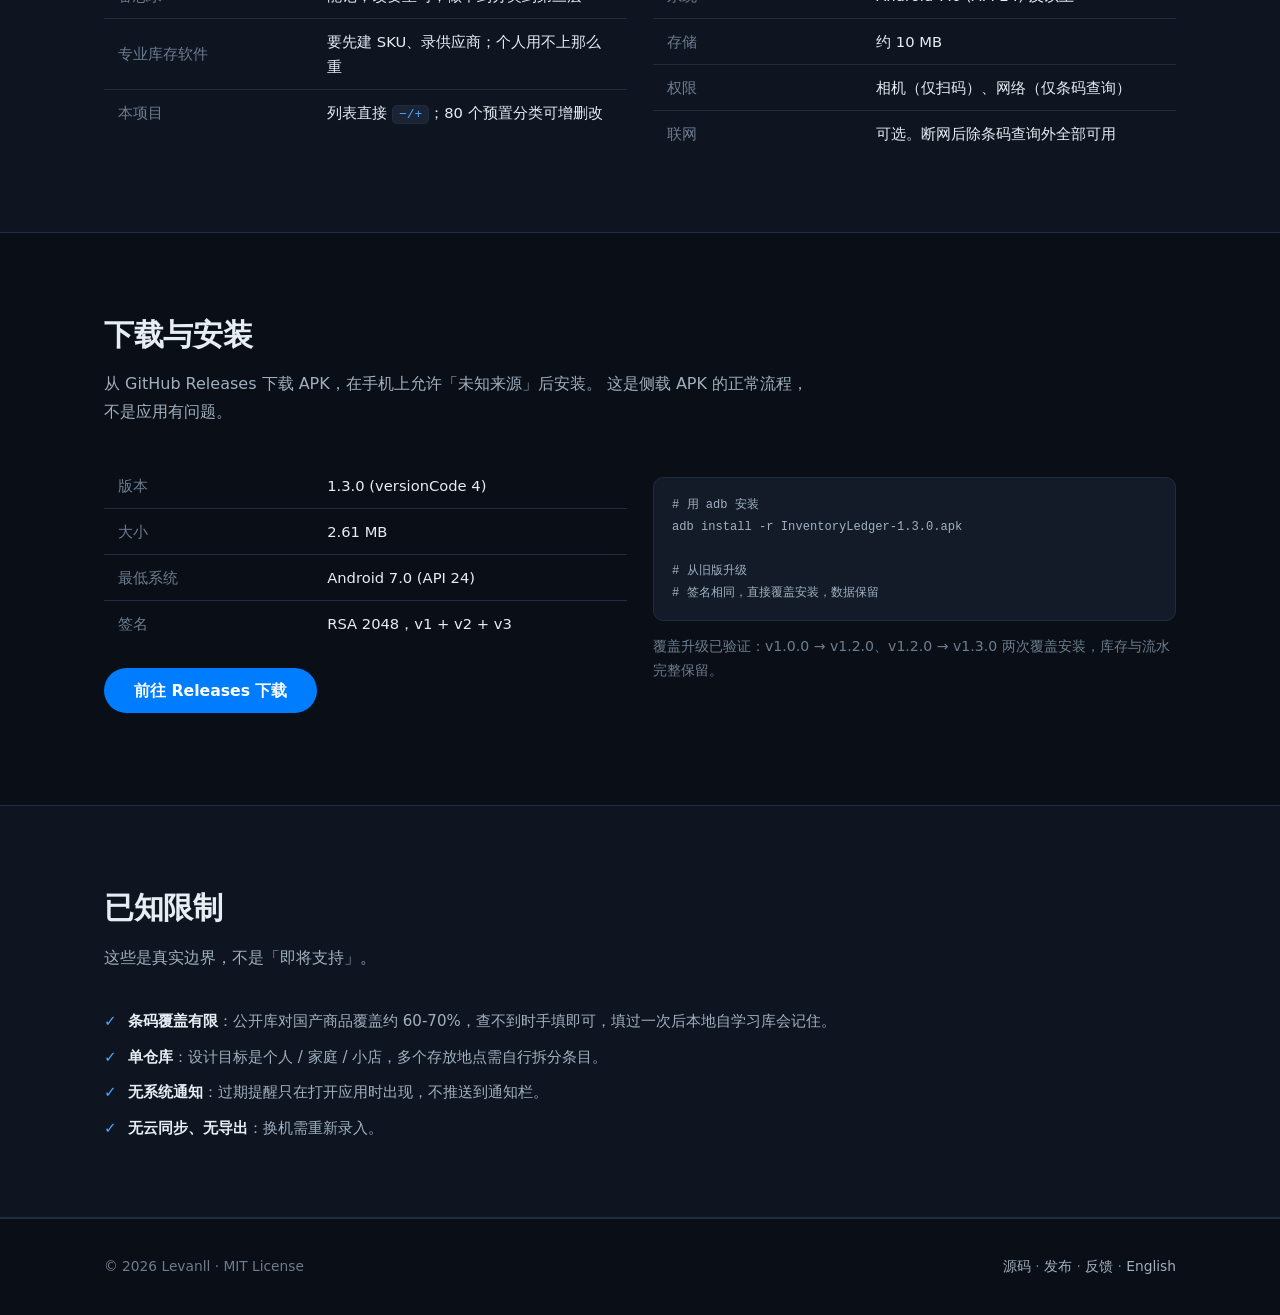
==== commit ba7f95bf: "修正文档与站点的数量口径与失实表述 站点标题写「三点不同」但实际有 4 张卡（新增「已用完」时漏改）， 正文「三个问题」同样滞后。改为四点 / 四个问题，中英同步。  HANDOFF「三条重要约定」的" ====
--- a/docs/index.html
+++ b/docs/index.html
@@ -55,10 +55,10 @@
 
 <section id="features" class="section">
   <div class="wrap">
-    <h2>三点不同，其余都是常识</h2>
+    <h2>四点不同，其余都是常识</h2>
     <p class="section-sub">
       大多数库存 App 要么太轻（备忘录），要么太重（专业 WMS）。
-      这个项目只解决「个人和小店真正会遇到的三个问题」。
+      这个项目只解决「个人和小店真正会遇到的四个问题」。
     </p>
 
     <div class="cards">
@@ -246,7 +246,7 @@
 # 从旧版升级
 # 签名相同，直接覆盖安装，数据保留</code></pre>
         <p style="color:var(--text-faint);font-size:0.88rem">
-          覆盖升级已验证：从 v1.0.0 一路覆盖到 v1.3.0，库存与流水完整保留。
+          覆盖升级已验证：v1.0.0 → v1.2.0、v1.2.0 → v1.3.0 两次覆盖安装，库存与流水完整保留。
         </p>
       </div>
     </div>
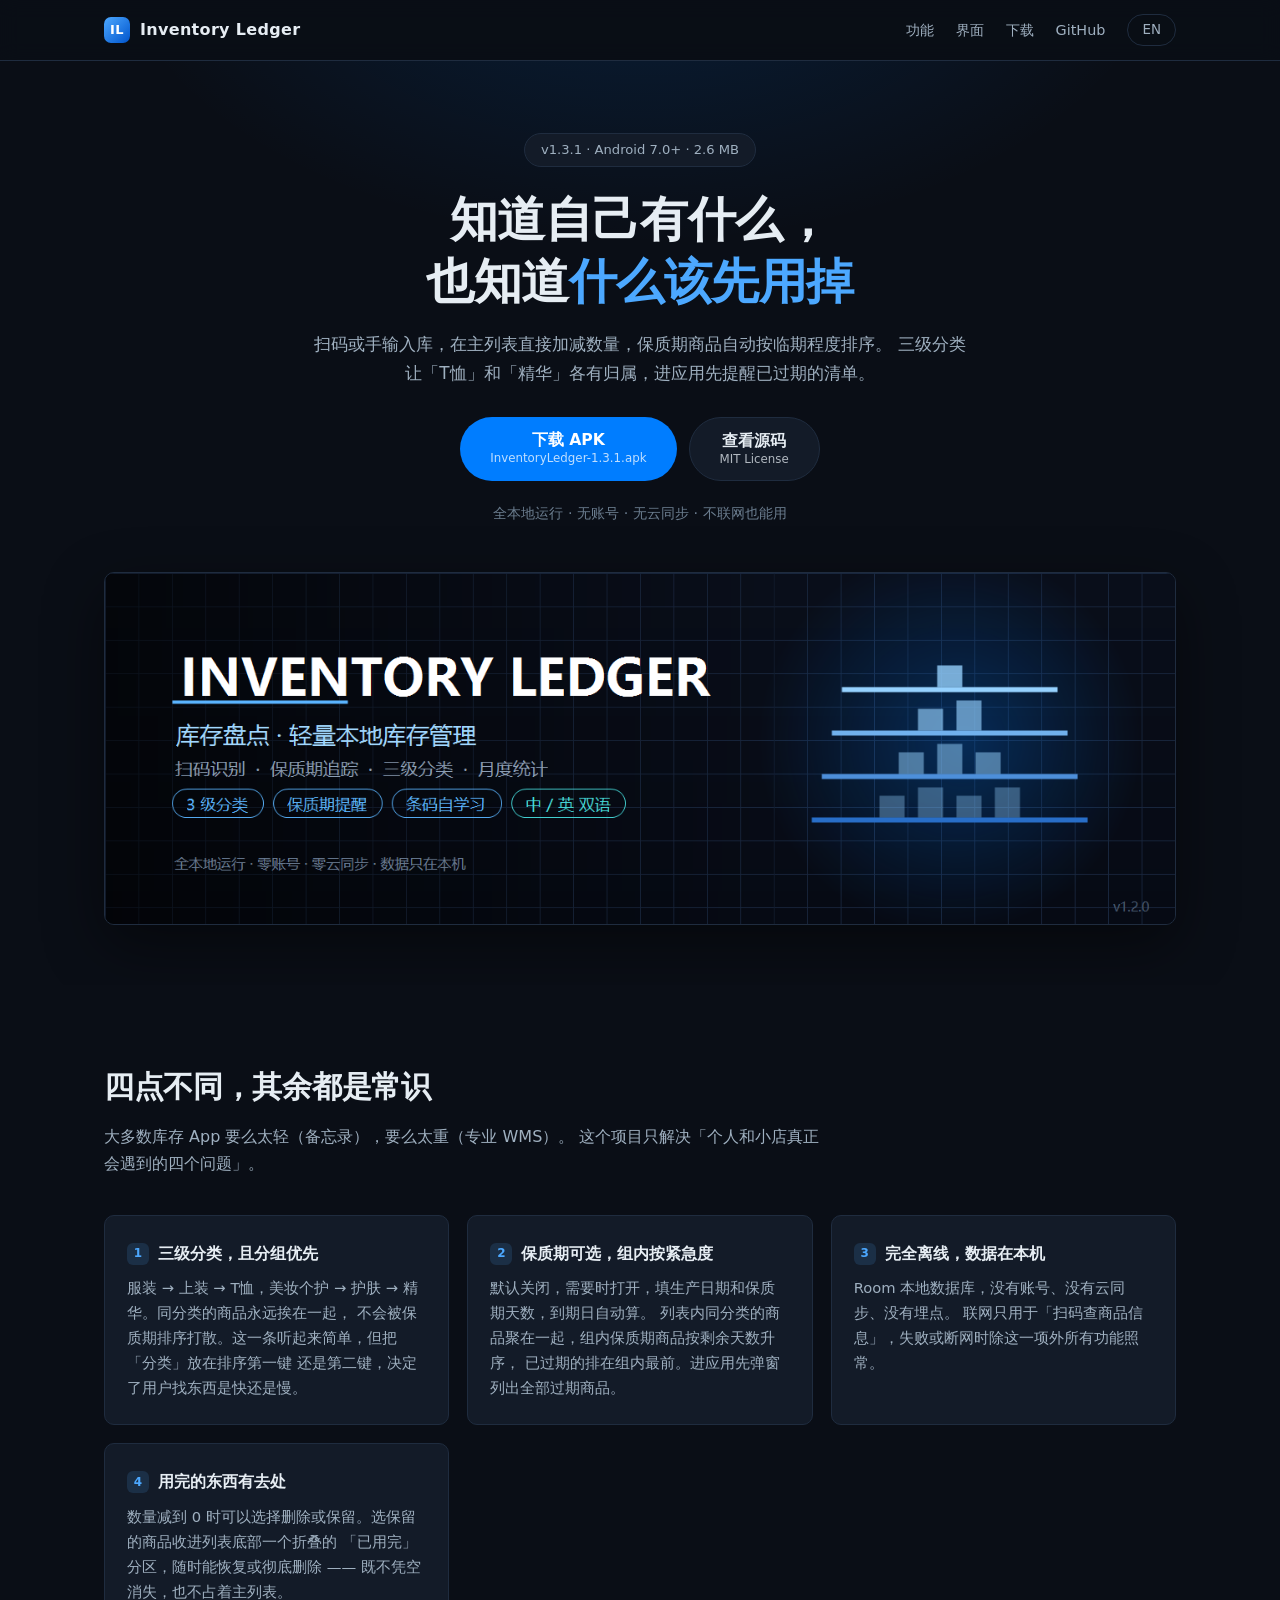
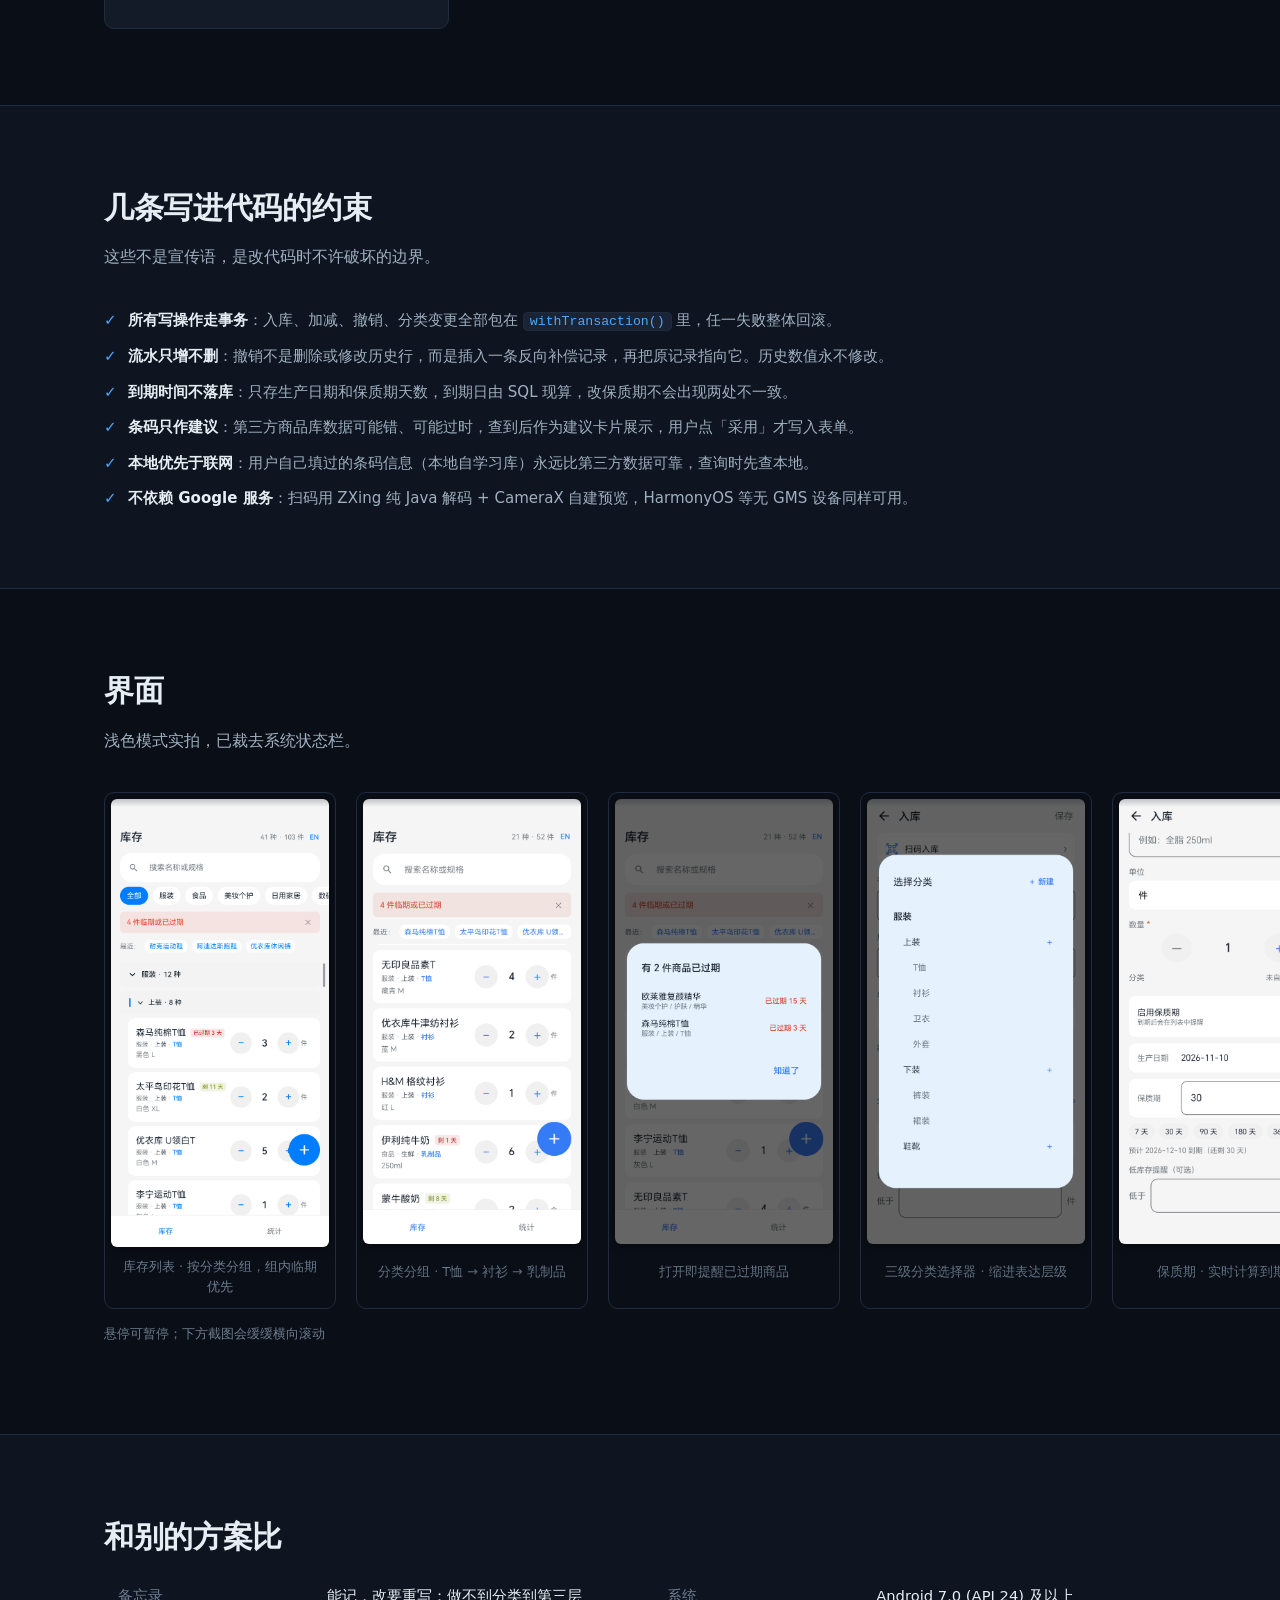
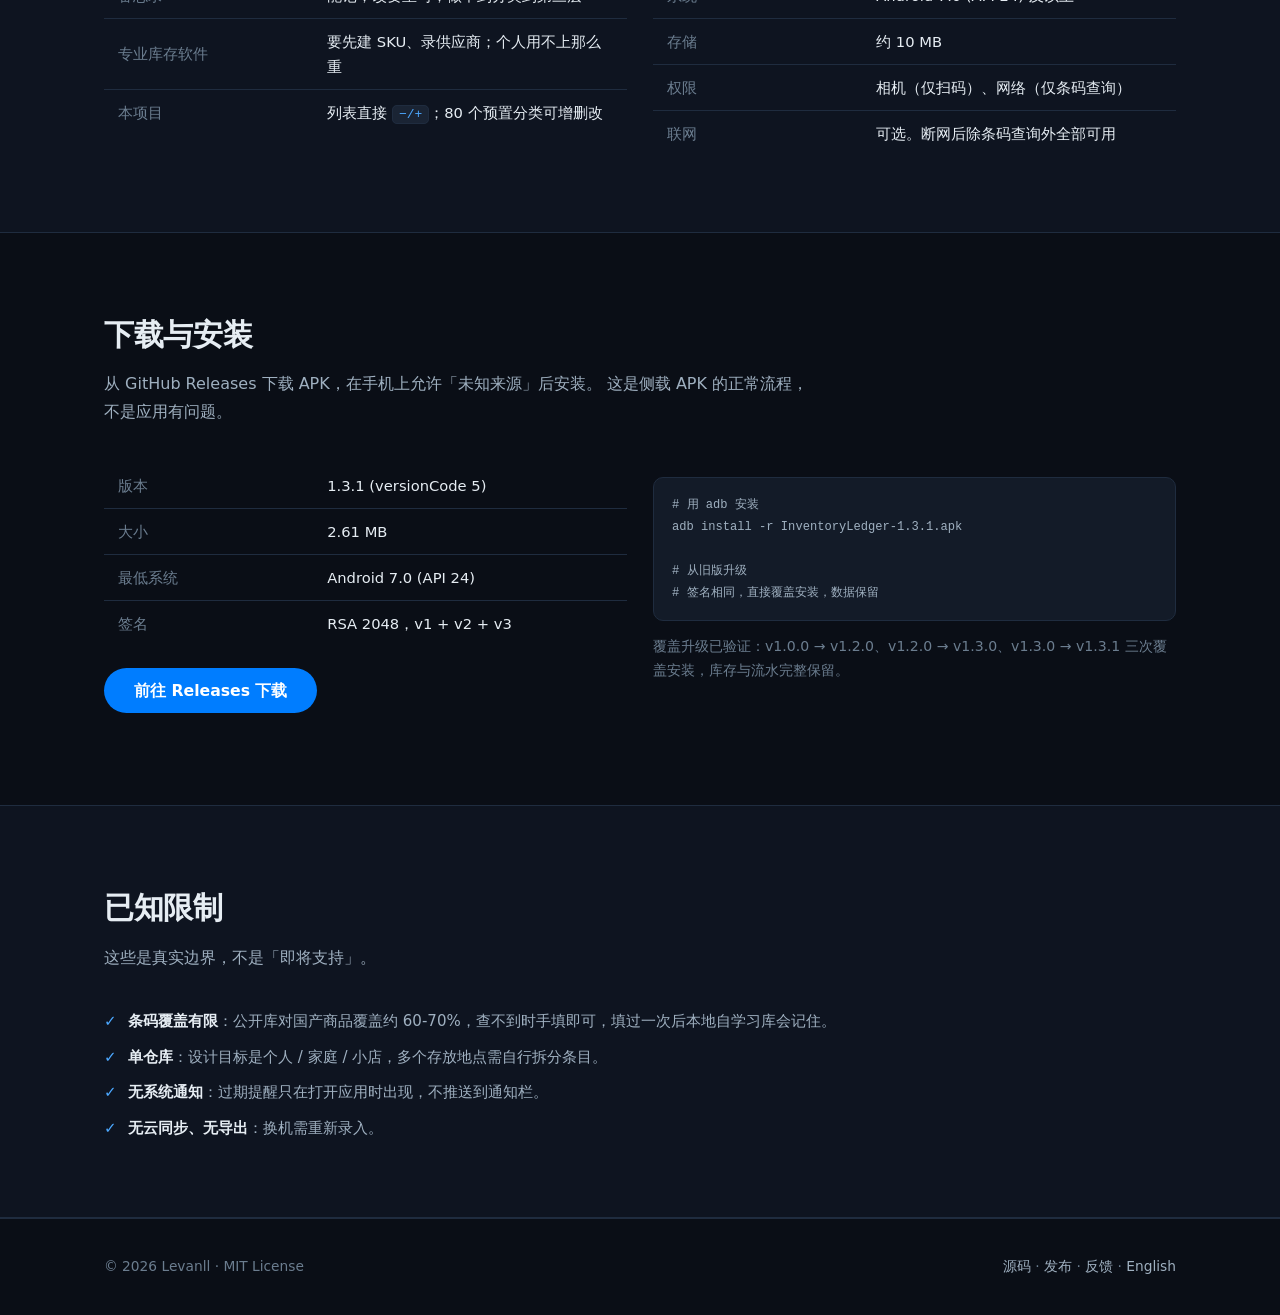
==== commit e1cfe4d8: "发布 v1.3.1（versionCode 5） 1.3.0 发布后审查发现的问题已在 1dd7886 修复，但那个 APK 已经发出， 里面的空库存「已用完」分区缺陷仍会被用户遇到。发小版本让已装用" ====
--- a/docs/index.html
+++ b/docs/index.html
@@ -32,7 +32,7 @@
 
 <section class="hero">
   <div class="wrap">
-    <div class="hero-badge">v1.3.0 · Android 7.0+ · 2.6 MB</div>
+    <div class="hero-badge">v1.3.1 · Android 7.0+ · 2.6 MB</div>
     <h1>知道自己有什么，<br>也知道<em>什么该先用掉</em></h1>
     <p class="lead">
       扫码或手输入库，在主列表直接加减数量，保质期商品自动按临期程度排序。
@@ -41,7 +41,7 @@
     <div class="hero-actions">
       <a class="btn btn-primary" href="https://github.com/Levanll/InventoryLedger/releases/latest">
         下载 APK
-        <span class="btn-sub">InventoryLedger-1.3.0.apk</span>
+        <span class="btn-sub">InventoryLedger-1.3.1.apk</span>
       </a>
       <a class="btn btn-ghost" href="https://github.com/Levanll/InventoryLedger">
         查看源码
@@ -185,8 +185,8 @@
           <img src="images/zh/category.png" alt="副本 分类管理 · 可增删改" loading="lazy">
           <figcaption>分类管理 · 可增删改</figcaption>
         </figure>
-        <figure class="shot">
-          <img src="images/zh/usedup.png" alt="已用完分区 · 归零商品可恢复或删除" loading="lazy">
+        <figure class="shot" aria-hidden="true">
+          <img src="images/zh/usedup.png" alt="副本 已用完分区 · 归零商品可恢复或删除" loading="lazy">
           <figcaption>已用完 · 归零后仍有去处</figcaption>
         </figure>
       </div>
@@ -228,7 +228,7 @@
     <div class="grid-2">
       <div>
         <table class="spec-table">
-          <tr><th>版本</th><td>1.3.0 (versionCode 4)</td></tr>
+          <tr><th>版本</th><td>1.3.1 (versionCode 5)</td></tr>
           <tr><th>大小</th><td>2.61 MB</td></tr>
           <tr><th>最低系统</th><td>Android 7.0 (API 24)</td></tr>
           <tr><th>签名</th><td>RSA 2048，v1 + v2 + v3</td></tr>
@@ -241,12 +241,12 @@
       </div>
       <div>
         <pre><code># 用 adb 安装
-adb install -r InventoryLedger-1.3.0.apk
+adb install -r InventoryLedger-1.3.1.apk
 
 # 从旧版升级
 # 签名相同，直接覆盖安装，数据保留</code></pre>
         <p style="color:var(--text-faint);font-size:0.88rem">
-          覆盖升级已验证：v1.0.0 → v1.2.0、v1.2.0 → v1.3.0 两次覆盖安装，库存与流水完整保留。
+          覆盖升级已验证：v1.0.0 → v1.2.0、v1.2.0 → v1.3.0、v1.3.0 → v1.3.1 三次覆盖安装，库存与流水完整保留。
         </p>
       </div>
     </div>
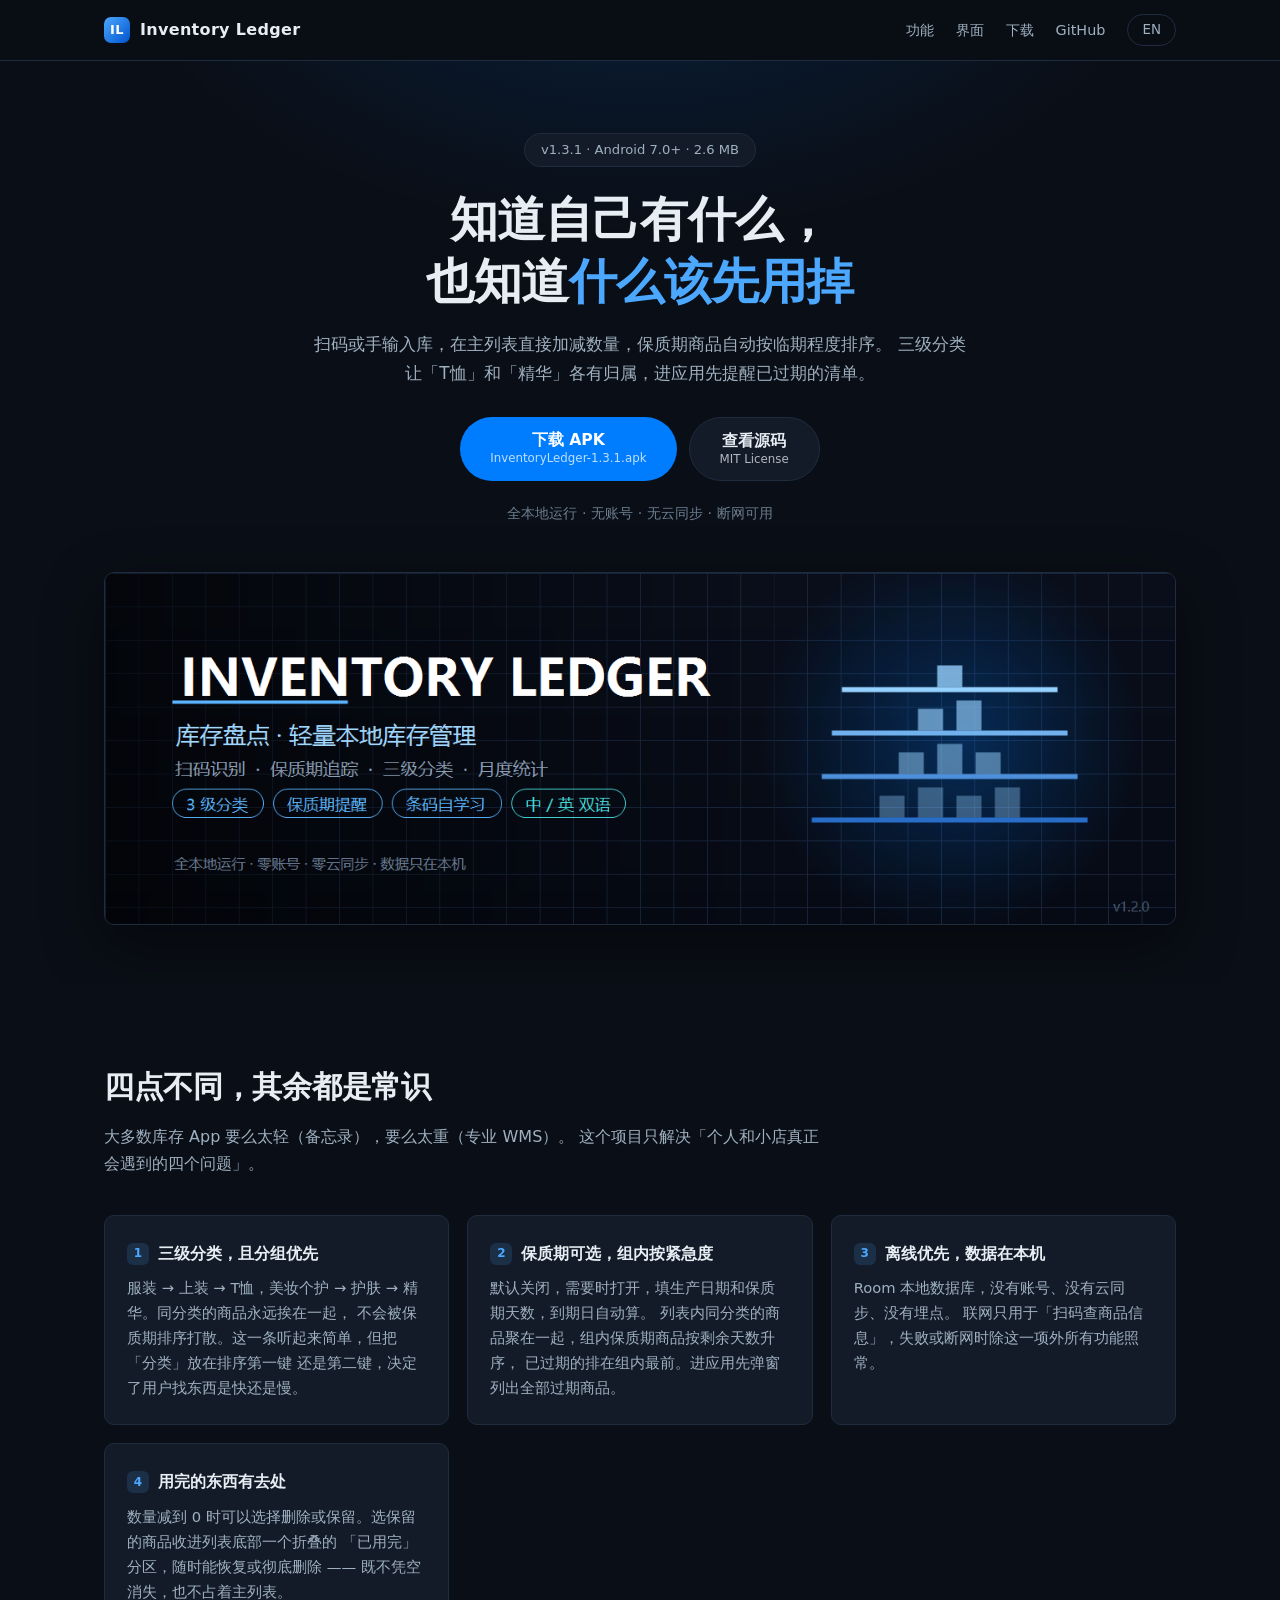
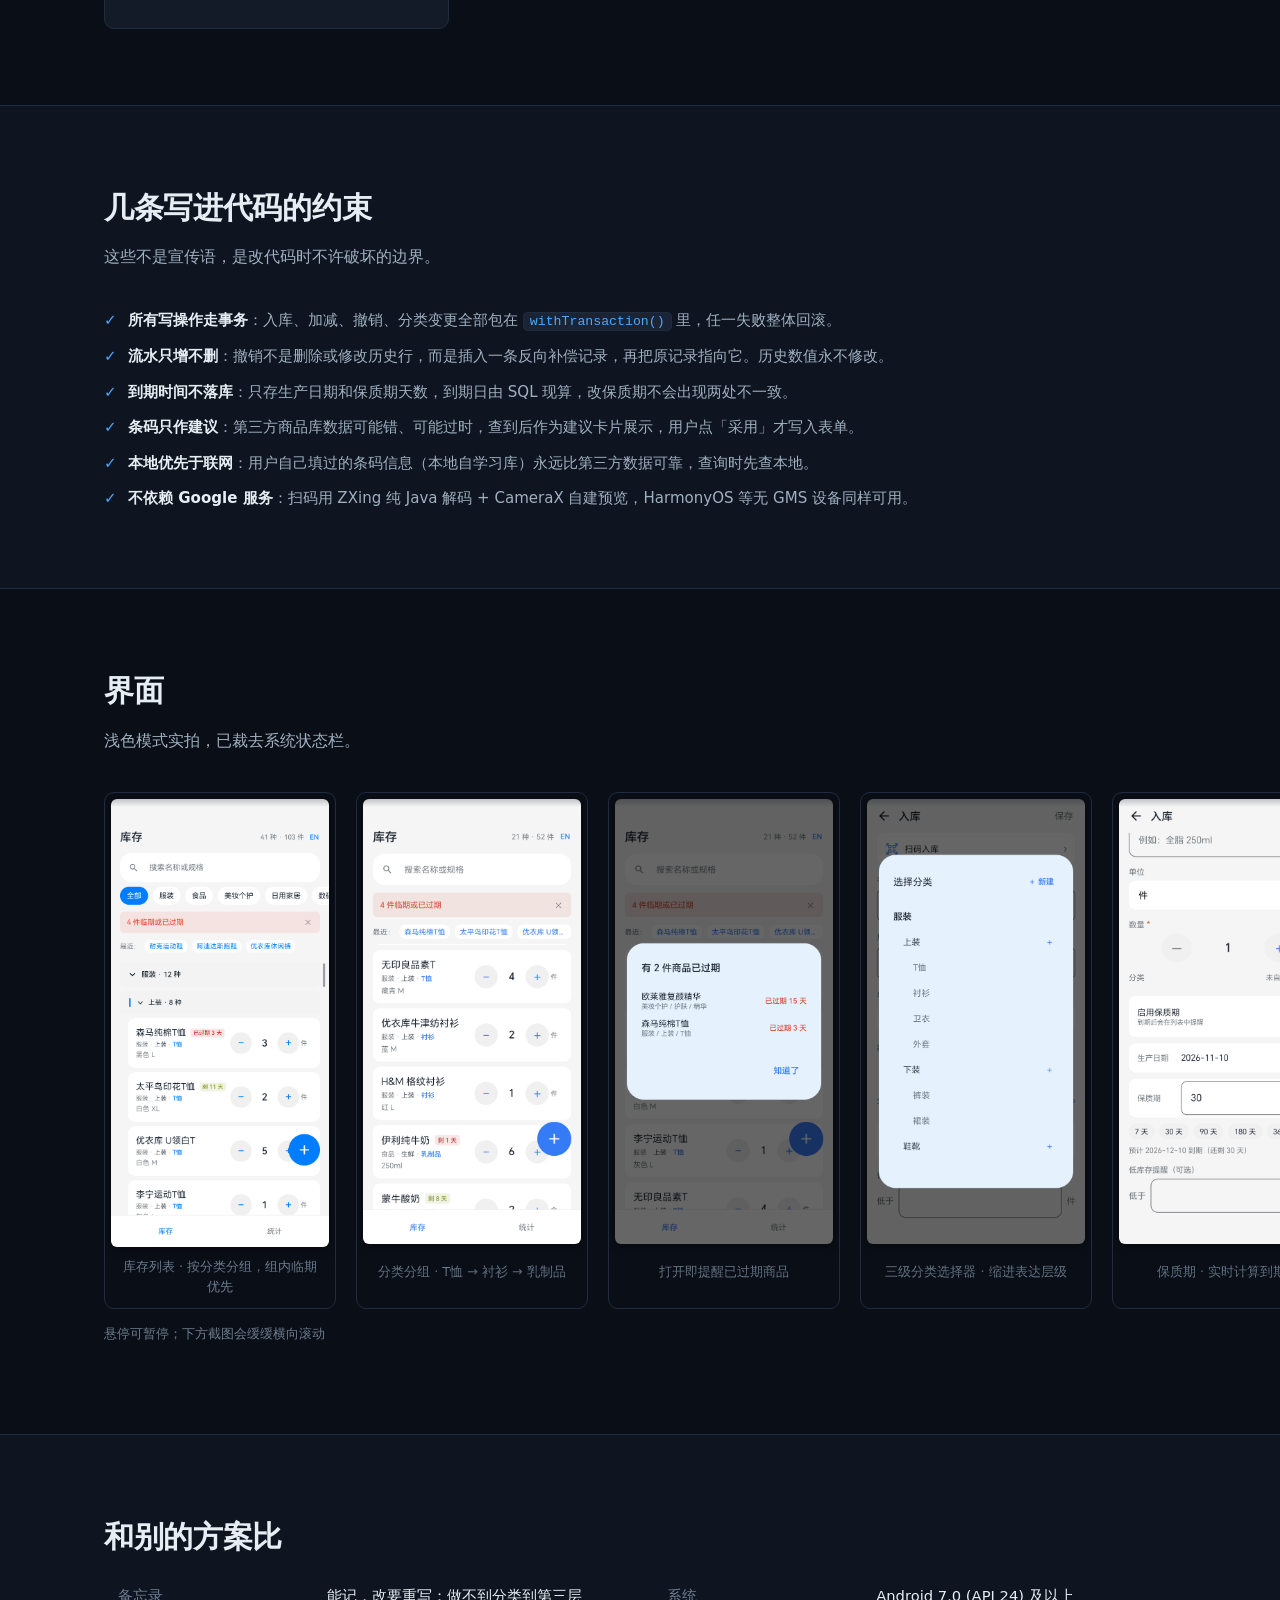
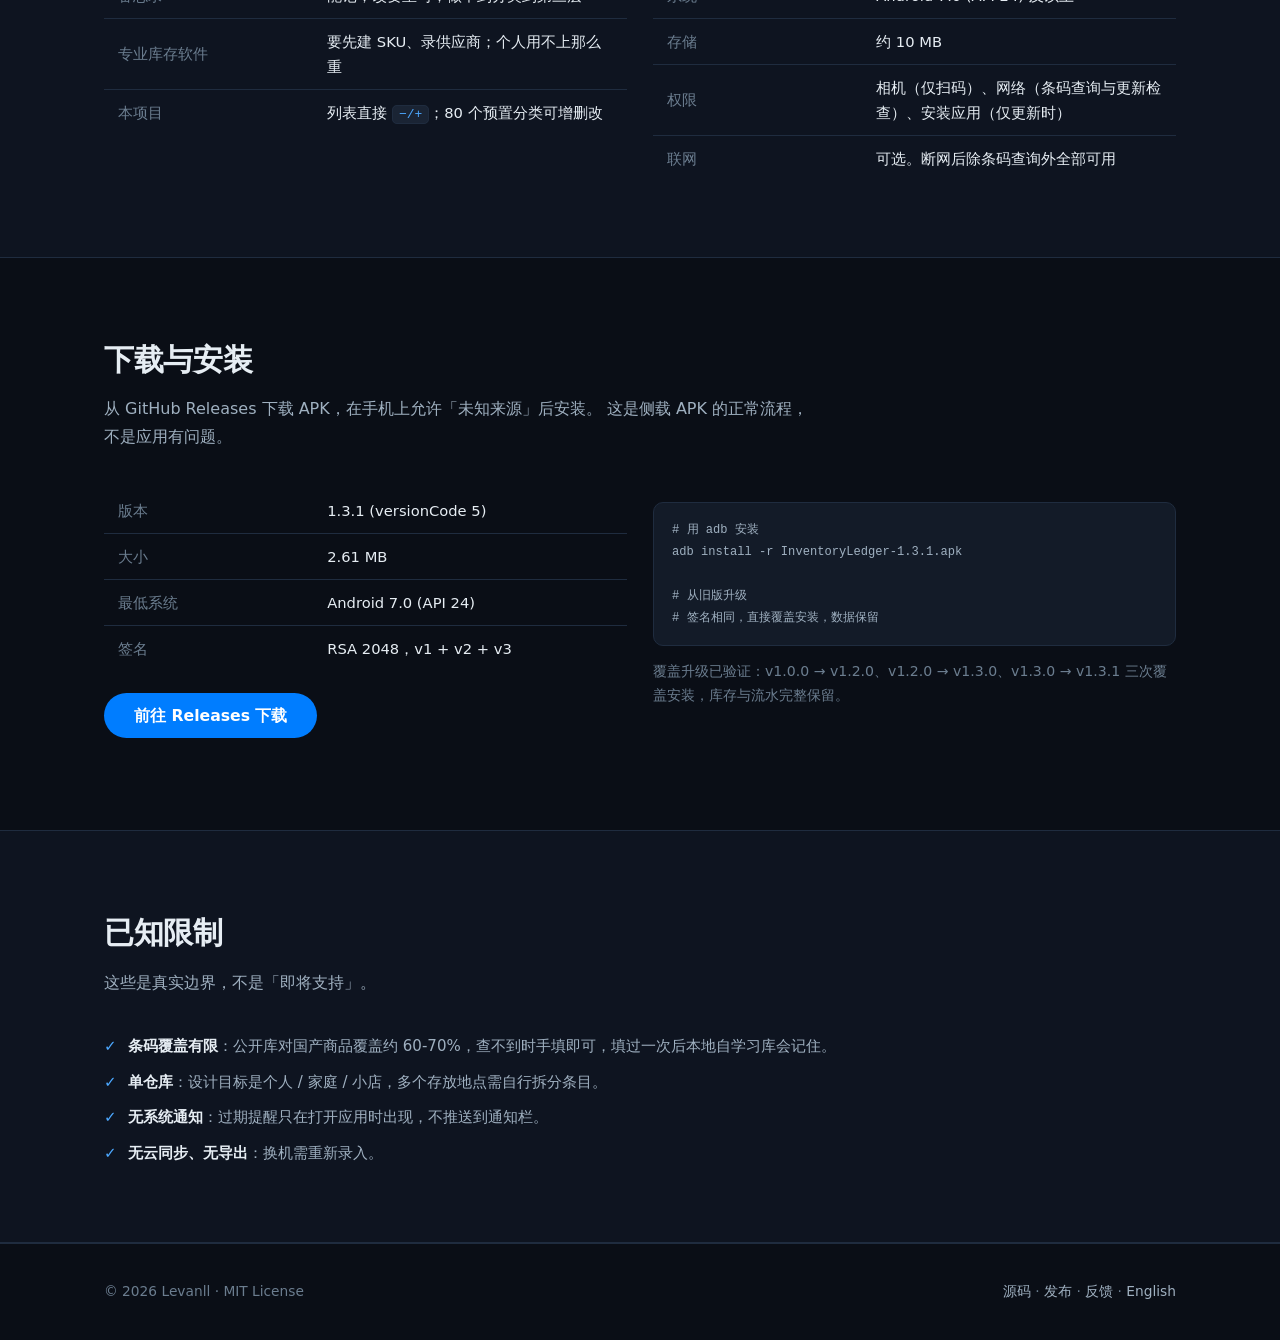
==== commit ca38bbfa: "新增应用内更新（v1.4.0） 发现新版本后可一键下载、校验、唤起系统安装器，不必手动去浏览器。  三个新文件： - UpdateChecker：查 GitHub Releases / 语义化版本比较" ====
--- a/docs/index.html
+++ b/docs/index.html
@@ -48,7 +48,7 @@
         <span class="btn-sub">MIT License</span>
       </a>
     </div>
-    <p class="hero-sub">全本地运行 · 无账号 · 无云同步 · 不联网也能用</p>
+    <p class="hero-sub">全本地运行 · 无账号 · 无云同步 · 断网可用</p>
     <img class="hero-img" src="images/hero-banner-zh.png" alt="Inventory Ledger 概览">
   </div>
 </section>
@@ -79,7 +79,7 @@
         </p>
       </div>
       <div class="card">
-        <h3><span class="card-ico">3</span> 完全离线，数据在本机</h3>
+        <h3><span class="card-ico">3</span> 离线优先，数据在本机</h3>
         <p>
           Room 本地数据库，没有账号、没有云同步、没有埋点。
           联网只用于「扫码查商品信息」，失败或断网时除这一项外所有功能照常。
@@ -210,7 +210,7 @@
         <table class="spec-table">
           <tr><th>系统</th><td>Android 7.0 (API 24) 及以上</td></tr>
           <tr><th>存储</th><td>约 10 MB</td></tr>
-          <tr><th>权限</th><td>相机（仅扫码）、网络（仅条码查询）</td></tr>
+          <tr><th>权限</th><td>相机（仅扫码）、网络（条码查询与更新检查）、安装应用（仅更新时）</td></tr>
           <tr><th>联网</th><td>可选。断网后除条码查询外全部可用</td></tr>
         </table>
       </div>
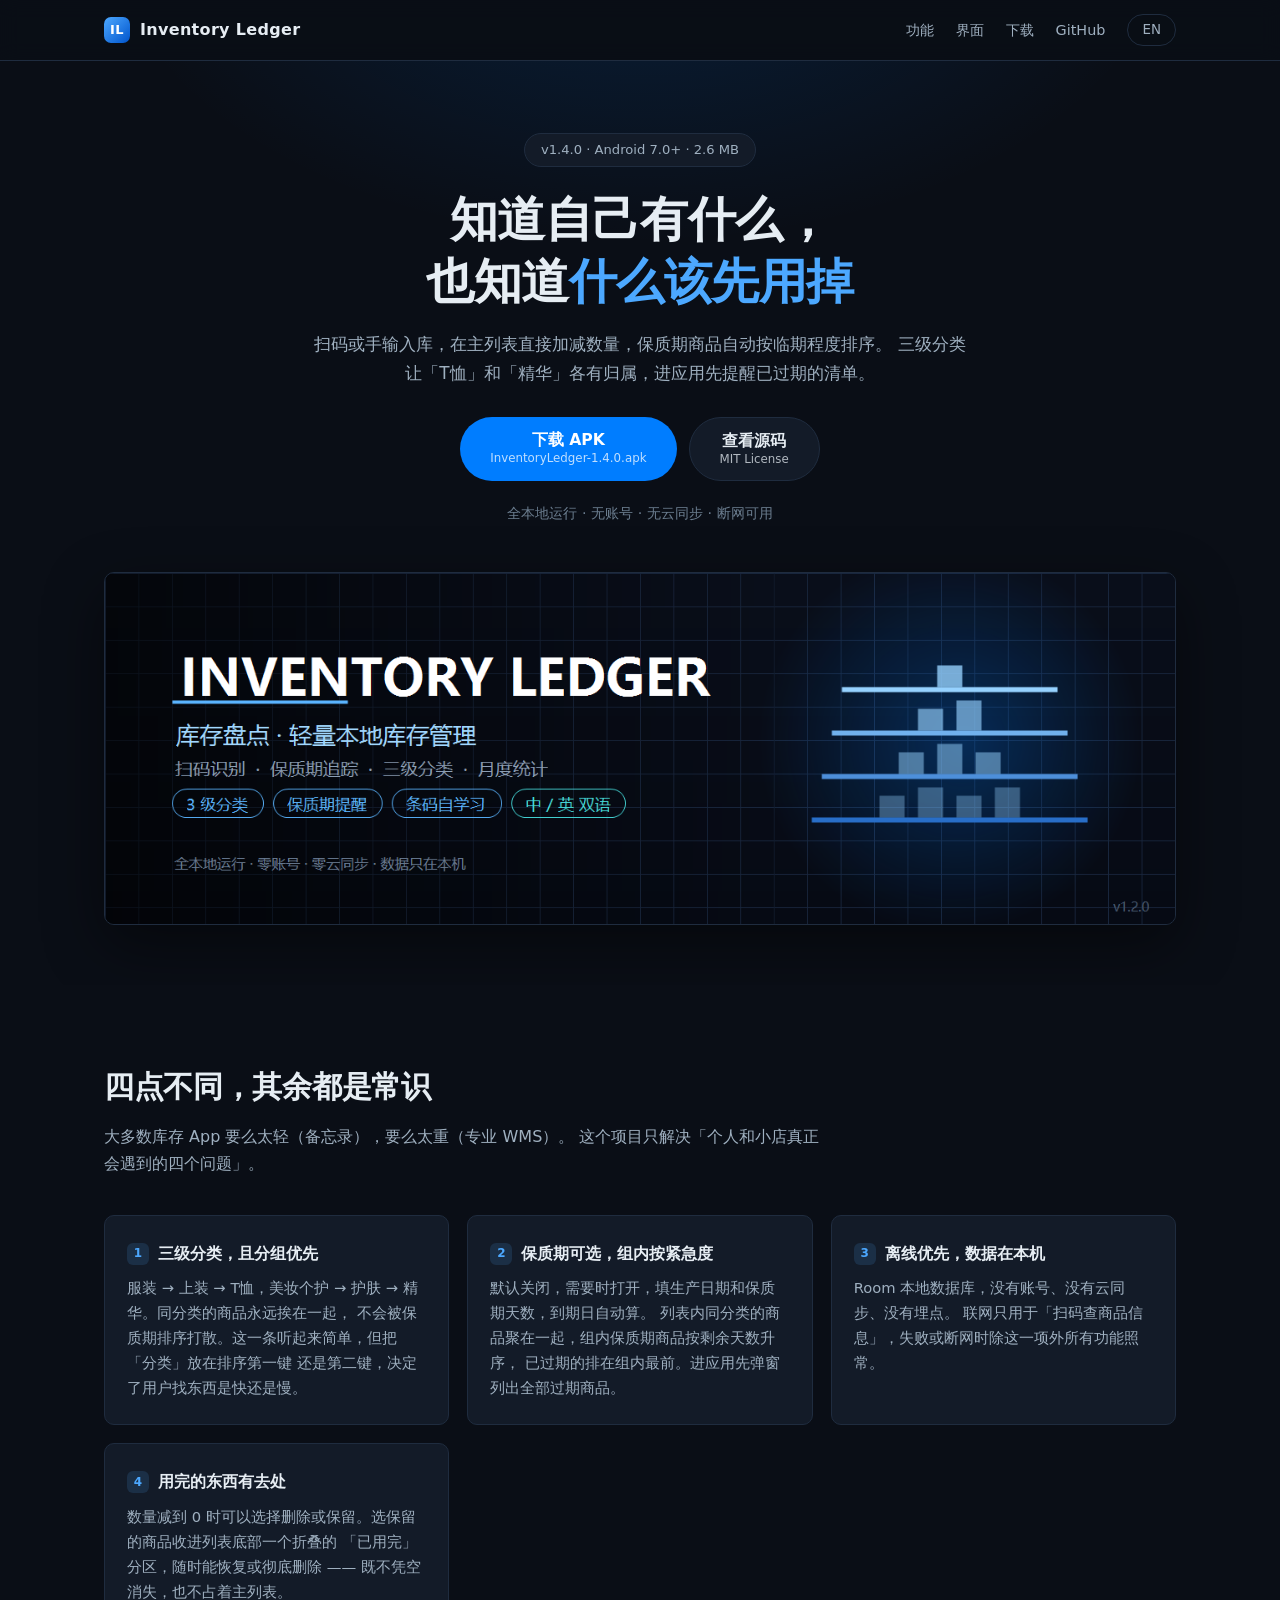
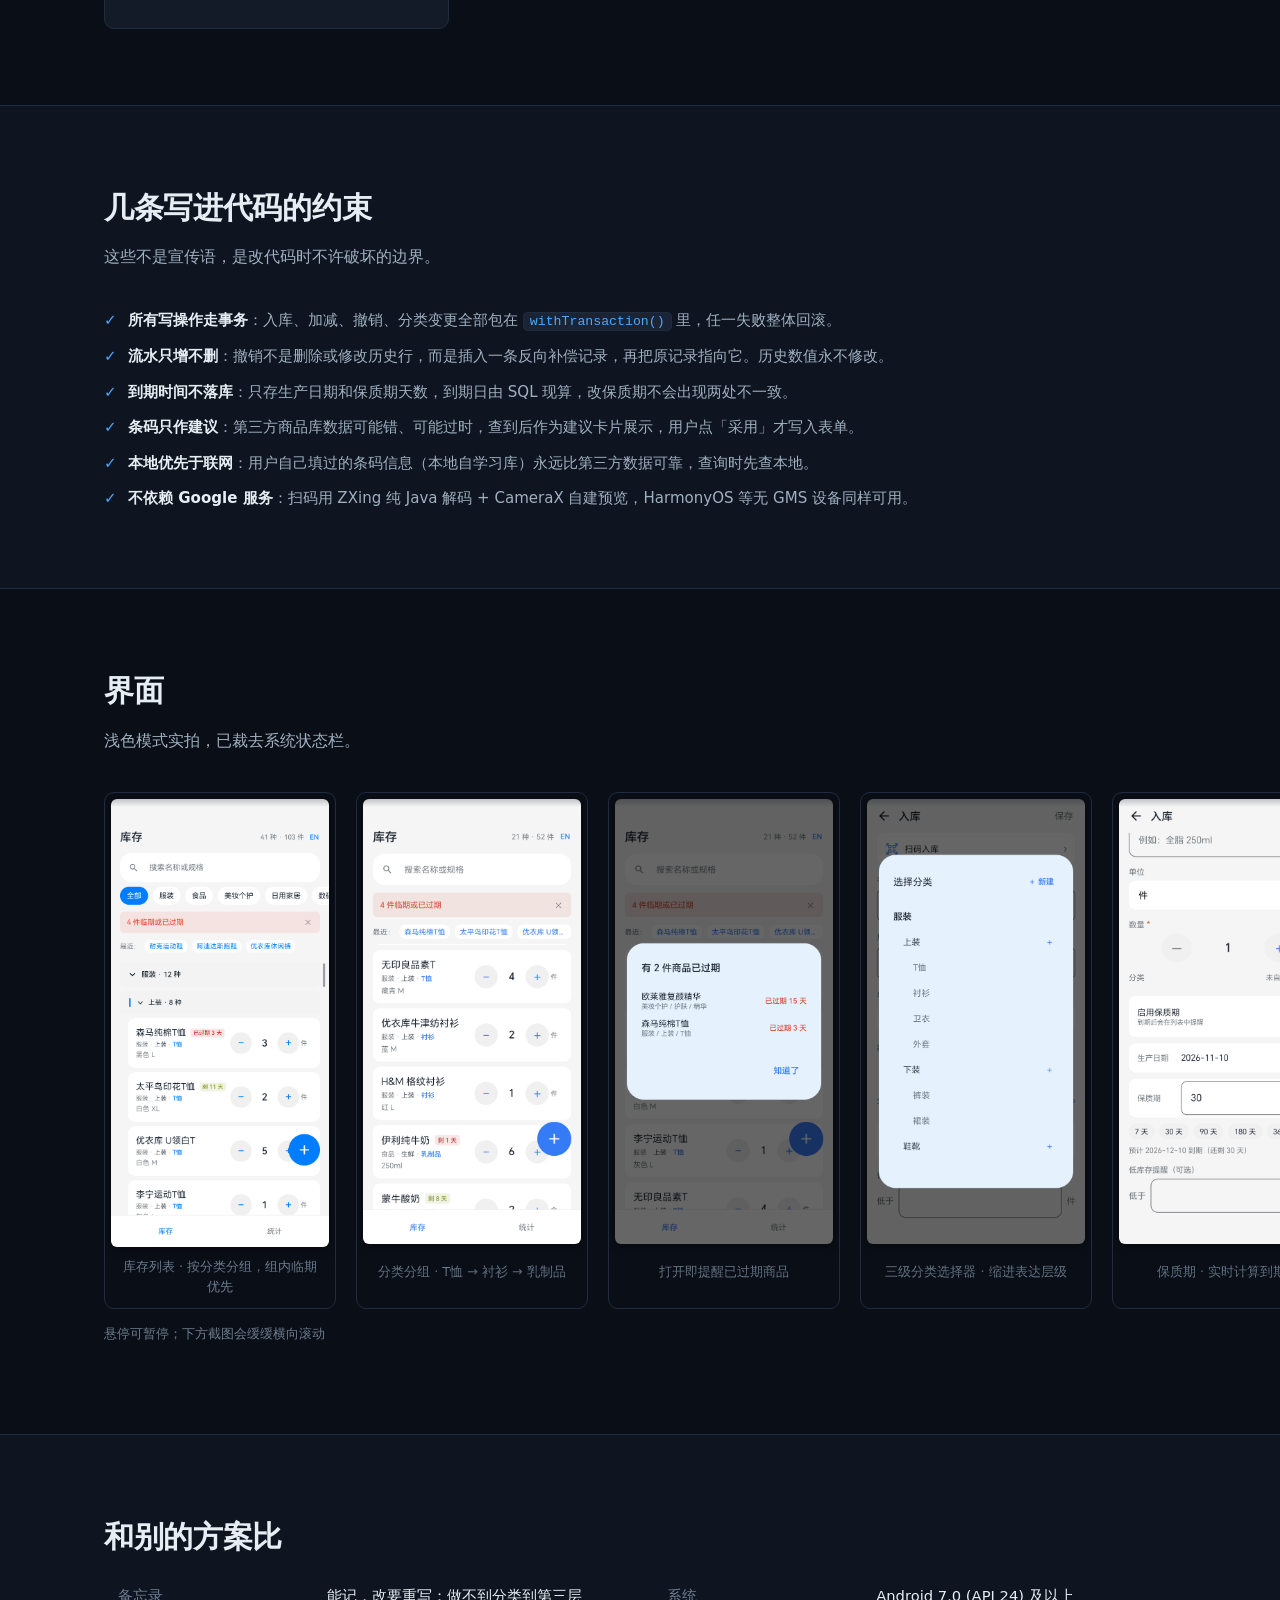
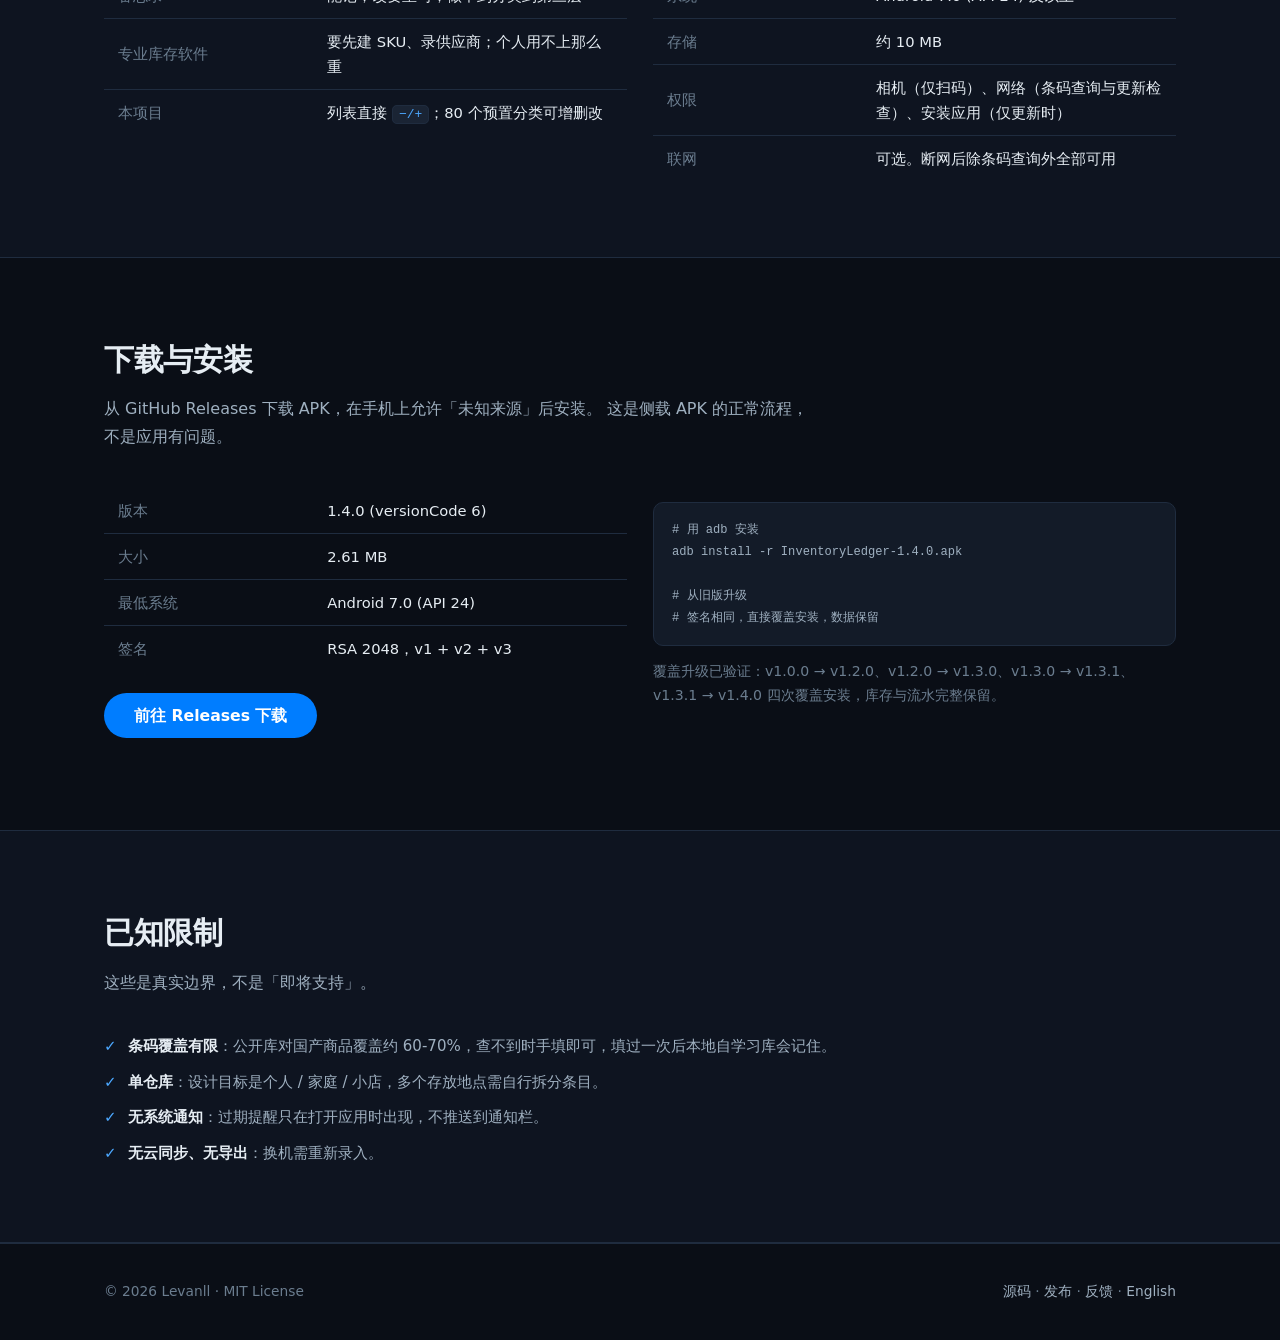
==== commit f4118f57: "修正站点与 README 的版本号（漏改） v1.4.0 那轮只更新了权限与隐私表述，漏掉了所有版本号字符串， 导致线上站点仍显示 v1.3.1、下载按钮指向 1.3.1.apk。  修正： - do" ====
--- a/docs/index.html
+++ b/docs/index.html
@@ -32,7 +32,7 @@
 
 <section class="hero">
   <div class="wrap">
-    <div class="hero-badge">v1.3.1 · Android 7.0+ · 2.6 MB</div>
+    <div class="hero-badge">v1.4.0 · Android 7.0+ · 2.6 MB</div>
     <h1>知道自己有什么，<br>也知道<em>什么该先用掉</em></h1>
     <p class="lead">
       扫码或手输入库，在主列表直接加减数量，保质期商品自动按临期程度排序。
@@ -41,7 +41,7 @@
     <div class="hero-actions">
       <a class="btn btn-primary" href="https://github.com/Levanll/InventoryLedger/releases/latest">
         下载 APK
-        <span class="btn-sub">InventoryLedger-1.3.1.apk</span>
+        <span class="btn-sub">InventoryLedger-1.4.0.apk</span>
       </a>
       <a class="btn btn-ghost" href="https://github.com/Levanll/InventoryLedger">
         查看源码
@@ -228,7 +228,7 @@
     <div class="grid-2">
       <div>
         <table class="spec-table">
-          <tr><th>版本</th><td>1.3.1 (versionCode 5)</td></tr>
+          <tr><th>版本</th><td>1.4.0 (versionCode 6)</td></tr>
           <tr><th>大小</th><td>2.61 MB</td></tr>
           <tr><th>最低系统</th><td>Android 7.0 (API 24)</td></tr>
           <tr><th>签名</th><td>RSA 2048，v1 + v2 + v3</td></tr>
@@ -241,12 +241,12 @@
       </div>
       <div>
         <pre><code># 用 adb 安装
-adb install -r InventoryLedger-1.3.1.apk
+adb install -r InventoryLedger-1.4.0.apk
 
 # 从旧版升级
 # 签名相同，直接覆盖安装，数据保留</code></pre>
         <p style="color:var(--text-faint);font-size:0.88rem">
-          覆盖升级已验证：v1.0.0 → v1.2.0、v1.2.0 → v1.3.0、v1.3.0 → v1.3.1 三次覆盖安装，库存与流水完整保留。
+          覆盖升级已验证：v1.0.0 → v1.2.0、v1.2.0 → v1.3.0、v1.3.0 → v1.3.1、v1.3.1 → v1.4.0 四次覆盖安装，库存与流水完整保留。
         </p>
       </div>
     </div>
